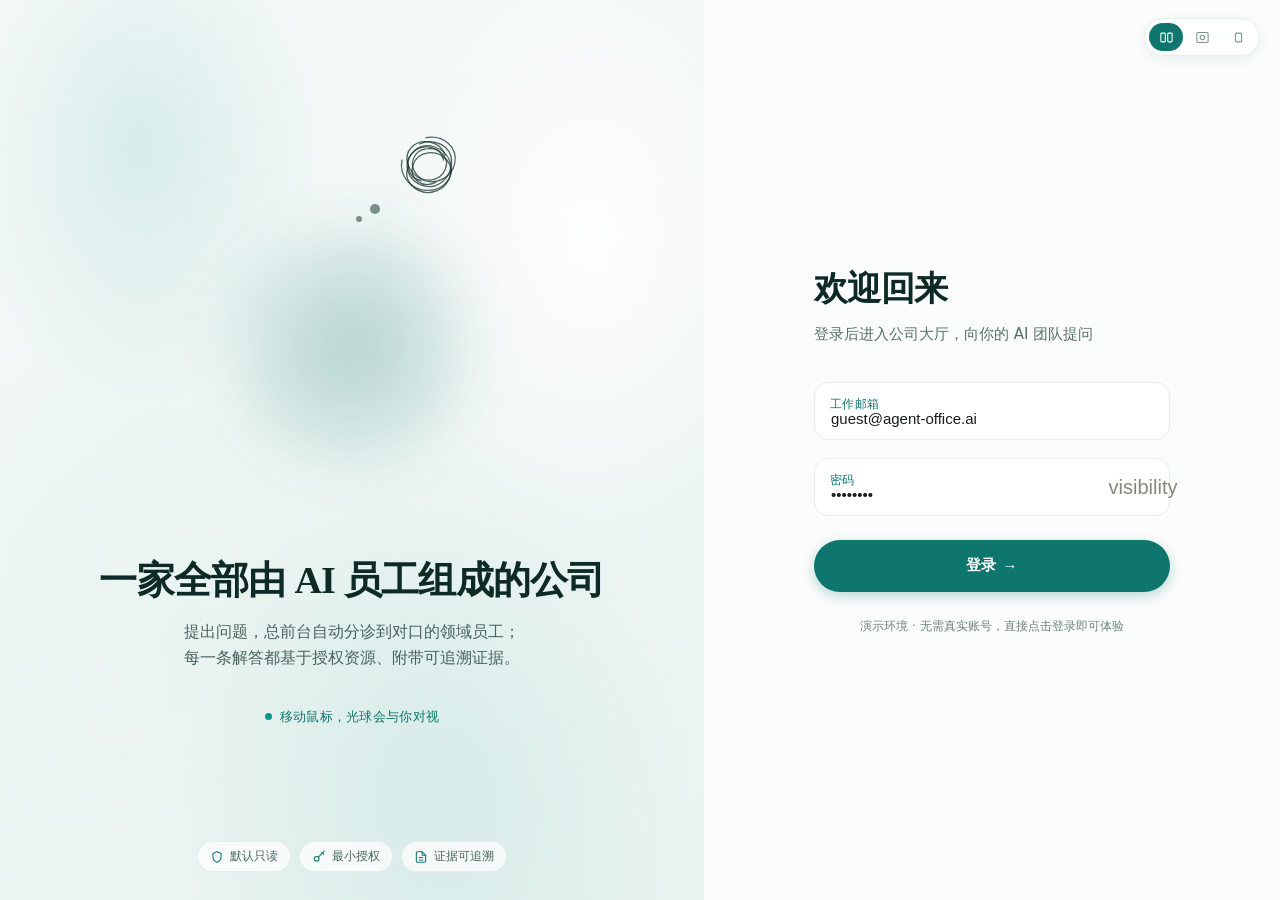
==== frontend/static/index.html @ 7d5d8c3d "Agent 办公室 -v1.0.0" ====
<!DOCTYPE html>
<html lang="zh-CN">
<head>
<meta charset="UTF-8">
<meta name="viewport" content="width=device-width, initial-scale=1.0">
<title>Agent 办公室</title>
<script src="https://cdn.tailwindcss.com"></script>
<link rel="stylesheet" href="/static/css/tokens.css">
<!-- 字体本地化：Google Fonts CDN 国内访问不稳定，图标字体会显示为文字（dashboard/settings 等） -->
<link rel="stylesheet" href="/static/fonts/inter.css">
<link rel="stylesheet" href="/static/fonts/material-symbols.css">
<script>
tailwind.config = {
  darkMode: "class",
  theme: {
    extend: {
      colors: {
        "primary": "#000000",
        "on-primary": "#ffffff",
        "primary-container": "#1c1b1b",
        "surface": "#fdf8f8",
        "surface-container": "#f1edec",
        "surface-container-low": "#f7f3f2",
        "surface-container-lowest": "#ffffff",
        "surface-container-high": "#ebe7e6",
        "surface-container-highest": "#e5e2e1",
        "on-surface": "#1c1b1b",
        "on-surface-variant": "#444748",
        "outline": "#747878",
        "outline-variant": "#c4c7c7",
        "secondary": "#5e5e5e",
        "secondary-container": "#e3e2e2",
        "on-secondary-container": "#646464",
        "error": "#ba1a1a",
        "error-container": "#ffdad6",
        "warm-glow": "#E17100",
      },
      fontFamily: { "sans": ["Inter", "system-ui", "sans-serif"] },
      spacing: {
        "stack_sm": "8px",
        "stack_md": "16px",
        "stack_lg": "24px",
        "gutter": "24px",
        "margin_page": "32px",
        "sidebar_width": "256px",
      },
      borderRadius: {
        "card": "16px",
        "panel": "20px",
      },
      boxShadow: {
        "glow": "0 0 80px rgba(225,113,0,0.15)",
      },
      fontSize: {
        "headline-lg": ["24px", { lineHeight: "32px", letterSpacing: "-0.02em", fontWeight: "500" }],
        "headline-md": ["20px", { lineHeight: "28px", letterSpacing: "-0.01em", fontWeight: "500" }],
        "body-lg": ["16px", { lineHeight: "24px", fontWeight: "400" }],
        "body-md": ["14px", { lineHeight: "20px", fontWeight: "400" }],
        "label-md": ["12px", { lineHeight: "16px", letterSpacing: "0.02em", fontWeight: "500" }],
        "label-sm": ["11px", { lineHeight: "14px", fontWeight: "400" }],
      },
    },
  },
}
</script>
<style>
/* ========================================
   设计系统 Design Tokens
   ======================================== */
:root {
  --bg-page: #FAFAFA;
  --bg-card: #FFFFFF;
  --bg-input: #F3F3F5;
  --bg-sidebar: #FFFFFF;
  --bg-dark: #171717;
  --bg-hover: #F5F5F5;

  --text-primary: #171717;
  --text-secondary: #737373;
  --text-tertiary: #A1A1A1;
  --text-white: #FFFFFF;
  --text-orange: #E17100;
  --text-dark: #0A0A0A;

  --border-default: #E5E5E5;
  --border-light: #F0F0F0;

  --accent-indicator: #171717;
  --badge-bg: #F0F0F0;

  --mascot-glow: rgba(255,185,0,0.25);
  --mascot-glow2: rgba(255,210,48,0.2);
  --decor-glow: rgba(254,230,133,0.4);

  --font-family: 'Inter', -apple-system, BlinkMacSystemFont, sans-serif;

  --sidebar-w: 256px;
  --content-max: 1152px;

  --radius-sm: 6px;
  --radius-md: 8px;
  --radius-lg: 12px;
  --radius-xl: 16px;

  --shadow-card: 0 1px 3px rgba(0,0,0,0.04), 0 1px 2px rgba(0,0,0,0.02);
  --shadow-mascot: 0 20px 60px rgba(0,0,0,0.25);

  /* —— Soft SaaS 试点 tokens（侧边栏 + 公司总览页） —— */
  --teal-600: #0D9488;            /* 主色 */
  --teal-700: #0F766E;            /* 侧边栏主色 */
  --teal-800: #115E59;            /* 侧边栏渐变深端 */
  --teal-50:  #E6F7F4;            /* 激活药丸浅底 */
  --pastel-blue:   #BFDBFE;
  --pastel-pink:   #F9C6D3;
  --pastel-yellow: #FDE68A;
  --bg-page-soft: #F4F8F7;        /* 雾白微青页面底 */
  --glass-content: rgba(244,248,247,0.88); /* 毛玻璃内容底:与侧边栏选中态共用,保证反向圆角无缝 */
  --border-soft:  #E3EEEB;
  --shadow-soft:  0 8px 24px rgba(15,118,110,0.06), 0 2px 6px rgba(23,23,23,0.03);
  /* 衬线栈：英文/数字落 Georgia 衬线，中文无字形自动落到雅黑黑体 */
  --font-display: Georgia, 'Times New Roman', 'PingFang SC', 'Microsoft YaHei', sans-serif;
}

* { margin: 0; padding: 0; box-sizing: border-box; }
/* 窗口级不出滚动条:主应用外壳已按视口精确尺寸(calc(100vh-28px)+14px 外边距),
   底部外边距溢出 body 固定高度会产生 14px 死滚动区,直接在 html/body 裁掉 */
html, body { height: 100%; overflow: hidden; }
body {
  font-family: var(--font-family);
  /* 毛玻璃底:柔和青白渐变 + 两团粉彩光晕,让 backdrop-filter 有内容可糊(苹果质感) */
  background:
    radial-gradient(900px 600px at 88% -12%, rgba(191,219,254,0.38), transparent 62%),
    radial-gradient(820px 620px at -12% 112%, rgba(13,148,136,0.16), transparent 62%),
    linear-gradient(135deg, #DFEEEA 0%, #E4F0EC 50%, #DCEAE5 100%);
  color: var(--text-primary);
  -webkit-font-smoothing: antialiased;
}

/* === 页面容器 === */
.page {
  display: none;
  width: 100%;
  min-height: 100vh;
  /* 窗口滚动已禁:全屏页(登录/过渡)内容超高时自行内部滚动 */
  max-height: 100vh;
  overflow-y: auto;
}
.page.active { display: flex; }

/* ========================================
   登录页
   ======================================== */
.login-page {
  background: var(--bg-page);
  position: relative;
  overflow: hidden;
  width: 100%;
  height: 100vh;
  flex-shrink: 0;
}
.login-overlay {
  position: absolute;
  inset: 0;
  opacity: 0.04;
  background: linear-gradient(180deg, #000 0%, transparent 50%);
  pointer-events: none;
  z-index: 2;
}
.login-decor {
  position: absolute;
  top: -128px; right: -100px;
  width: 384px; height: 384px;
  background: var(--decor-glow);
  border-radius: 50%;
  filter: blur(64px);
  pointer-events: none;
  z-index: 1;
}
.login-container {
  display: grid;
  grid-template-columns: 1fr 1fr;
  width: 100%;
  height: 100%;
  position: relative;
  z-index: 2;
}
.login-left {
  border-right: 1px solid var(--border-default);
  padding: 48px 49px 48px 48px;
  display: flex;
  flex-direction: column;
  background: white;
}
.login-brand {
  display: flex;
  align-items: center;
  gap: 12px;
}
.login-logo {
  width: 44px; height: 44px;
  background: var(--bg-dark);
  border-radius: var(--radius-xl);
  display: flex;
  align-items: center;
  justify-content: center;
  color: white;
  font-size: 20px;
}
.login-brand-text h2 {
  font-size: 16px; font-weight: 600;
  color: var(--text-primary);
  line-height: 24px;
}
.login-brand-text p {
  font-size: 13px; font-weight: 400;
  color: var(--text-secondary);
  line-height: 19.5px;
}
.login-content {
  flex: 1;
  display: flex;
  flex-direction: column;
  align-items: center;
  justify-content: center;
  gap: 32px;
}

/* 吉祥物 */
.mascot {
  width: 240px; height: 240px;
  position: relative;
}
.mascot-glow1 {
  position: absolute; inset: 0;
  background: var(--mascot-glow);
  border-radius: 50%;
  filter: blur(64px);
}
.mascot-glow2 {
  position: absolute;
  left: 19.19px; top: 19.19px;
  width: 201.625px; height: 201.625px;
  background: var(--mascot-glow2);
  border-radius: 50%;
  filter: blur(24px);
  opacity: 0.54;
}
.mascot-core {
  position: absolute;
  left: 28.8px; top: 28.8px;
  width: 182.406px; height: 182.406px;
  border-radius: 50%;
  background: radial-gradient(circle at 35% 30%, #FFFFFF 0%, #F5F5F4 22%, #E7E5E4 55%, #D6D3D1 100%);
  box-shadow: var(--shadow-mascot), inset 0 -10px 24px rgba(0,0,0,0.06), inset 0 8px 20px rgba(255,255,255,0.9);
}
.mascot {
  animation: mascot-float 3s ease-in-out infinite;
}
.mascot-highlight {
  position: absolute;
  left: 67.19px; top: 52.8px;
  width: 33.594px; height: 33.594px;
  background: rgba(255,255,255,0.8);
  border-radius: 50%;
  filter: blur(2px);
}
.mascot-glow1 {
  animation: glow-pulse 3s ease-in-out infinite;
}
.mascot-mouth {
  animation: smile-breathe 3s ease-in-out infinite;
}
@keyframes mascot-float {
  0%, 100% { transform: translateY(0); }
  50% { transform: translateY(-6px); }
}
@keyframes glow-pulse {
  0%, 100% { opacity: 1; transform: scale(1); }
  50% { opacity: 0.7; transform: scale(0.95); }
}
@keyframes smile-breathe {
  0%, 100% { transform: scaleY(1); }
  50% { transform: scaleY(0.85); }
}
.mascot-eye-l, .mascot-eye-r {
  position: absolute;
  width: 22px; height: 31px;
  background: var(--bg-dark);
  border-radius: 50%;
}
.mascot-eye-l { left: 85.15px; top: 80.49px; }
.mascot-eye-r { left: 131.91px; top: 80.56px; }
.mascot-pupil-l, .mascot-pupil-r {
  position: absolute;
  width: 7px; height: 10px;
  background: rgba(255,255,255,0.9);
  border-radius: 50%;
  transition: transform 0.08s ease-out;
}
.mascot-pupil-l { left: 4.91px; top: 5.5px; }
.mascot-pupil-r { left: 4.91px; top: 5.5px; }
.mascot-mouth {
  position: absolute;
  left: 91px; top: 139.09px;
  width: 58px; height: 29px;
  border-bottom: 4px solid var(--bg-dark);
  border-radius: 0 0 58px 58px;
}

.login-heading h1 {
  font-size: 20px; font-weight: 500;
  color: var(--text-primary);
  text-align: center;
  line-height: 30px;
}
.login-desc p {
  font-size: 16px; font-weight: 400;
  color: var(--text-secondary);
  text-align: center;
  line-height: 24px;
  max-width: 384px;
}
.login-hint {
  padding-top: 12px;
}
.login-hint p {
  font-size: 13px; font-weight: 400;
  color: var(--text-orange);
  text-align: center;
  line-height: 19.5px;
}
.login-footer {
  display: flex;
  align-items: center;
  gap: 8px;
  font-size: 13px; font-weight: 400;
  color: var(--text-tertiary);
  line-height: 19.5px;
}

/* 右栏 - 登录表单 */
.login-right {
  background: white;
  display: flex;
  align-items: center;
  justify-content: center;
  padding: 48px;
}
.login-form-wrap {
  width: 100%;
  max-width: 448px;
}
.login-form-wrap h1 {
  font-size: 24px; font-weight: 500;
  color: var(--text-primary);
  line-height: 36px;
}
.login-form-wrap > p {
  font-size: 16px; font-weight: 400;
  color: var(--text-secondary);
  line-height: 24px;
  margin-top: 4px;
}
.login-form {
  padding-top: 32px;
  display: flex;
  flex-direction: column;
}
.form-group label {
  display: block;
  font-size: 14px; font-weight: 500;
  color: var(--text-dark);
  line-height: 14px;
  margin-bottom: 8px;
}
.input-margin {
  padding-top: 8px;
}
.form-group input:not([type="checkbox"]):not([type="radio"]) {
  width: 100%;
  height: 44px;
  background: var(--bg-input);
  border: 1px solid transparent;
  border-radius: var(--radius-md);
  padding: 0 13px;
  font-size: 14px; font-weight: 400;
  color: var(--text-dark);
  font-family: var(--font-family);
  outline: none;
  transition: border-color 0.2s;
}
.form-group input:not([type="checkbox"]):not([type="radio"]):focus {
  border-color: var(--bg-dark);
}
/* 多选框（员工编辑：绑定能力/绑定代码仓库）选项行样式 */
.ms-box {
  display: flex; flex-direction: column; gap: 4px;
  max-height: 180px; overflow-y: auto;
  padding: 8px;
  background: var(--bg-input);
  border-radius: var(--radius-md);
  border: 1px solid transparent;
}
.ms-item {
  display: flex; align-items: center; gap: 10px;
  padding: 7px 10px;
  border-radius: 8px;
  font-size: 13px;
  cursor: pointer;
  transition: background 0.15s;
}
.ms-item:hover { background: rgba(0, 0, 0, 0.04); }
.ms-item:has(.ms-check:checked) { background: rgba(37, 99, 235, 0.08); }
.ms-check {
  width: 16px; height: 16px; flex-shrink: 0;
  accent-color: #2563EB;
  cursor: pointer;
  margin: 0;
}
.ms-name { font-weight: 500; color: var(--text-dark); }
.ms-id {
  margin-left: auto;
  font-size: 11px; font-family: monospace;
  color: var(--text-tertiary);
  max-width: 140px; overflow: hidden; text-overflow: ellipsis; white-space: nowrap;
}
.ms-empty { font-size: 12px; color: var(--text-tertiary); padding: 8px 4px; }
.form-group + .form-group {
  padding-top: 16px;
}
.btn-primary {
  width: 100%;
  height: 44px;
  background: var(--teal-700);
  color: var(--text-white);
  border: none;
  border-radius: 999px; /* 药丸形主按钮 */
  font-size: 14px; font-weight: 500;
  font-family: var(--font-family);
  cursor: pointer;
  transition: background 0.2s;
  margin-top: 16px;
}
.btn-primary:hover { background: var(--teal-800); }
.demo-hint {
  font-size: 12px; font-weight: 400;
  color: var(--text-tertiary);
  text-align: center;
  padding-top: 16px;
  line-height: 18px;
}

/* 聊天 spinner */
.chat-spinner {
  display: inline-block;
  width: 16px; height: 16px;
  border: 2px solid var(--border-default);
  border-top-color: var(--bg-dark);
  border-radius: 50%;
  animation: spin 0.8s linear infinite;
  vertical-align: middle;
  margin-left: 4px;
}
.ai-answer-content { color: var(--text-primary); }

/* ============================================
   进入主页动画（Figma 1:189）
   ============================================ */
.transition-page {
  background: var(--bg-page);
  position: relative;
  overflow: hidden;
  width: 100%;
  min-height: 100vh;
}
/* .page.active 默认 display:flex(横向),会把 .tp-inner 压成内容宽导致整体偏左;
   过渡页必须是块级布局,内部居中由 .tp-inner 自身 flex 完成 */
.transition-page.active { display: block; }
.spinner {
  width: 24px; height: 24px;
  border: 2px solid var(--border-default);
  border-top-color: var(--bg-dark);
  border-radius: 50%;
  animation: spin 0.8s linear infinite;
  margin: 0 auto;
}
@keyframes transition-fade-in {
  from { opacity: 0; transform: translateY(8px); }
  to { opacity: 1; transform: translateY(0); }
}
.transition-dot.active {
  width: 20px !important;
  background: var(--brand-primary) !important;
}
/* ---- 登录成功过渡页(粒子吉祥物 + 进度条) ---- */
.tp-mesh {
  position: absolute; inset: 0; pointer-events: none;
  background:
    radial-gradient(38% 42% at 20% 16%, rgba(13, 148, 136, 0.10) 0%, transparent 70%),
    radial-gradient(42% 46% at 84% 26%, rgba(255, 255, 255, 0.95) 0%, transparent 72%),
    radial-gradient(52% 56% at 62% 88%, rgba(13, 148, 136, 0.08) 0%, transparent 70%),
    linear-gradient(155deg, #F7FBFA 0%, #E9F4F1 100%);
}
.tp-inner {
  position: relative; z-index: 1;
  min-height: 100vh;
  display: flex; flex-direction: column; align-items: center; justify-content: center;
  text-align: center; padding: 48px 24px;
  animation: transition-fade-in 0.3s ease;
}
.tp-mascot {
  position: relative; width: min(300px, 62vw); height: min(300px, 62vw); margin-bottom: 36px;
}
/* 球后柔和光晕:把粒子球从浅青背景中托起 */
.tp-mascot::before {
  content: ''; position: absolute; inset: 8%;
  background: radial-gradient(circle, rgba(13, 148, 136, 0.14) 0%, transparent 65%);
  filter: blur(26px); pointer-events: none;
}
#particle-face-transition { position: relative; z-index: 1; width: 100%; height: 100%; display: block; }
/* 成功对勾徽章( teal 圆 + 白对勾,落在球体右下) */
.tp-check {
  position: absolute; z-index: 2; right: 5%; bottom: 9%;
  width: 44px; height: 44px; border-radius: 50%;
  background: var(--teal-600, #0D9488);
  border: 3px solid #fff;
  box-shadow: 0 4px 12px rgba(13, 148, 136, 0.35);
  display: flex; align-items: center; justify-content: center;
}
.tp-check .material-symbols-outlined {
  font-size: 26px; color: #fff;
  font-variation-settings: 'wght' 600;
}
.tp-title {
  font-size: 26px; font-weight: 700; color: #0E2A26;
  letter-spacing: -0.01em; margin-bottom: 10px;
  font-family: var(--font-display);
}
.tp-sub { font-size: 14.5px; color: #48635E; margin-bottom: 34px; }
/* 进度条:雾青槽 + teal 填充,宽度由 JS 驱动 */
.tp-progress {
  width: min(280px, 70vw); height: 5px; border-radius: 999px;
  background: #DDEBE7; overflow: hidden; margin-bottom: 12px;
}
.tp-progress-fill {
  width: 0%; height: 100%; border-radius: 999px;
  background: linear-gradient(90deg, var(--teal-600, #0D9488), var(--teal-700, #0F766E));
  transition: width 0.45s ease;
}
.tp-status { font-size: 12.5px; color: #6B8A85; letter-spacing: 0.02em; }
@keyframes spin { to { transform: rotate(360deg); } }

/* ========================================
   AppShell - 侧边栏 + 主内容
   ======================================== */
.app-shell {
  /* PinHome 式外框 + 苹果毛玻璃:半透明 teal 渐变糊住视口底色,留白收窄更铺满 */
  position: relative; /* 侧边栏收起后的展开 FAB 定位锚点 */
  width: auto;
  height: calc(100vh - 16px);
  min-height: 0;
  margin: 8px;
  padding: 10px 10px 10px 0;
  background: linear-gradient(180deg, rgba(15,118,110,0.86), rgba(17,94,89,0.90));
  backdrop-filter: blur(24px) saturate(1.6);
  -webkit-backdrop-filter: blur(24px) saturate(1.6);
  border: 1px solid rgba(255,255,255,0.22);
  border-radius: 22px;
  overflow: hidden;
  box-shadow: 0 18px 48px rgba(15,94,89,0.22), 0 4px 12px rgba(15,94,89,0.10);
}

/* 侧边栏 —— 深青绿药丸风（Soft SaaS 试点） */
.sidebar {
  /* 内嵌于 teal 外框左侧，由外框提供底色 */
  width: var(--sidebar-w);
  min-width: var(--sidebar-w);
  height: 100%;
  background: transparent;
  display: flex;
  flex-direction: column;
  padding: 20px 12px 20px 26px;
  z-index: 50;
  flex-shrink: 0;
  transition: width 0.25s ease, min-width 0.25s ease, padding 0.25s ease, opacity 0.2s ease;
}
/* 收起态:宽度归零,内容隐藏,主内容区占满(总前台聊天等场景) */
.app-shell.sidebar-collapsed .sidebar {
  width: 0;
  min-width: 0;
  padding-left: 0;
  padding-right: 0;
  opacity: 0;
  overflow: hidden;
  pointer-events: none;
}
/* brand 行右侧的收起按钮 */
.sidebar-collapse-btn {
  margin-left: auto;
  width: 30px; height: 30px;
  border: none; border-radius: 50%;
  background: rgba(255,255,255,0.10);
  color: rgba(255,255,255,0.75);
  cursor: pointer;
  display: flex; align-items: center; justify-content: center;
  flex-shrink: 0;
  transition: background 0.15s, color 0.15s;
}
.sidebar-collapse-btn:hover { background: rgba(255,255,255,0.22); color: #fff; }
.sidebar-collapse-btn .material-symbols-outlined { font-size: 18px; }
/* 收起后浮在内容区左下角的展开钮(左上角会与聊天页会话列表的新建钮重叠) */
.sidebar-expand-fab {
  position: absolute;
  left: 16px; bottom: 16px;
  z-index: 60;
  width: 36px; height: 36px;
  border: none; border-radius: 50%;
  background: var(--teal-700);
  color: #fff;
  cursor: pointer;
  display: none;
  align-items: center; justify-content: center;
  box-shadow: 0 4px 12px rgba(15,94,89,0.35);
  transition: transform 0.15s, background 0.15s;
}
.sidebar-expand-fab:hover { background: var(--teal-600); transform: scale(1.06); }
.sidebar-expand-fab .material-symbols-outlined { font-size: 20px; }
.app-shell.sidebar-collapsed .sidebar-expand-fab { display: flex; }
.sidebar-brand {
  margin-bottom: 40px;
  padding: 0 8px;
  display: flex;
  align-items: center;
  gap: 10px;
}
.sidebar-logo {
  width: 40px; height: 40px;
  background: rgba(255,255,255,0.15);
  border-radius: 14px;
  display: flex;
  align-items: center;
  justify-content: center;
  color: #fff;
  font-size: 18px;
}
.sidebar-brand-text h3 {
  font-size: 17px; font-weight: 700;
  color: #FFFFFF;
  line-height: 1.2;
  white-space: nowrap; /* Agent Office 保持一行展示 */
}
.sidebar-brand-text p {
  font-size: 11px; font-weight: 400;
  color: rgba(255,255,255,0.6);
  white-space: nowrap;
}
.sidebar-nav {
  flex: 1;
  display: flex;
  flex-direction: column;
  gap: 4px;
  overflow-y: auto;
  /* 负 margin + 等值 padding:为选中项的弧形缺口伪元素让出绘制空间,防被 overflow 裁剪;
     右侧同法补偿,使 active 项 -12px 外延恰好到 padding 边缘,不触发横向滚动条 */
  padding: 14px 12px 14px 0;
  margin: -14px -12px -14px 0;
}
.nav-item {
  display: flex;
  align-items: center;
  height: 52px;
  padding: 0 16px;
  border-radius: 14px;
  cursor: pointer;
  transition: all 0.2s;
  text-decoration: none;
  color: rgba(255,255,255,0.75);
}
.nav-item:hover {
  background: rgba(255,255,255,0.10);
  color: #FFFFFF;
}
.nav-item.active {
  /* 反向圆角选中态：背景与内容卡同为 --glass-content 半透明,在同一 teal 底上合成色一致无缝贯通 */
  position: relative;
  background: var(--glass-content);
  color: var(--teal-800);
  border-radius: 14px 0 0 14px;
  margin-right: -12px;
  padding-right: 28px;
}
.nav-item.active::before,
.nav-item.active::after {
  /* 内凹弧形缺口：内容卡同色方块 + 径向 mask 挖出四分之一圆,透出 teal 底 */
  content: '';
  position: absolute;
  right: 0;
  width: 14px;
  height: 14px;
  background: var(--glass-content);
  pointer-events: none;
}
.nav-item.active::before {
  top: -14px;
  -webkit-mask: radial-gradient(circle 14px at 0 0, transparent 14px, #000 15px);
          mask: radial-gradient(circle 14px at 0 0, transparent 14px, #000 15px);
}
.nav-item.active::after {
  bottom: -14px;
  -webkit-mask: radial-gradient(circle 14px at 0 100%, transparent 14px, #000 15px);
          mask: radial-gradient(circle 14px at 0 100%, transparent 14px, #000 15px);
}
.nav-icon {
  margin-right: 12px;
  flex-shrink: 0;
  display: flex;
  align-items: center;
  justify-content: center;
  font-size: 20px;
  color: inherit;
}
.nav-label { flex: 1; }
.nav-label .title {
  font-size: 13px; font-weight: 500;
  letter-spacing: 0.02em;
  color: inherit;
}

.sidebar-footer {
  margin-top: auto;
  padding-top: 24px;
  border-top: 1px solid rgba(255,255,255,0.15);
  display: flex;
  flex-direction: column;
  gap: 4px;
}
.sidebar-footer .nav-item { height: 50px; }

/* 侧边栏吉祥物:史迪奇全身黑色剪影(透明底,融入 teal 侧边栏) */
.sidebar-mascot {
  margin-top: auto;
  padding: 12px 0 6px;
  display: flex; justify-content: center;
}
.sidebar-mascot img { height: 108px; width: auto; display: block; }
.sidebar-mascot + .sidebar-footer { margin-top: 0; }

/* 总览页标题右侧吉祥物 */
.dash-mascot { width: 116px; height: 116px; flex: none; position: relative; }
.dash-mascot::before {
  content: ''; position: absolute; inset: 14%;
  background: radial-gradient(circle, rgba(13, 148, 136, 0.10) 0%, transparent 65%);
  filter: blur(18px); pointer-events: none;
}
#mascot-dashboard { position: relative; width: 100%; height: 100%; display: block; }

/* 主内容区 —— 白色圆角卡片内嵌于 teal 外框 */
.main-content {
  flex: 1;
  min-width: 0;
  height: 100%;
  overflow-y: auto;
  /* 毛玻璃内容卡:半透明糊住外框 teal,边缘泛出青色光晕;与 --glass-content 同色保证侧边栏选中态无缝 */
  background: var(--glass-content);
  backdrop-filter: blur(20px) saturate(1.5);
  -webkit-backdrop-filter: blur(20px) saturate(1.5);
  border-radius: 20px;
}
.app-page {
  display: none;
  width: 100%;
  min-height: 100%;
}
.app-page.active { display: block; }
.app-page-inner {
  padding: 32px;
  min-height: 100%;
}

/* ========================================
   页面头部
   ======================================== */
.page-header {
  margin-bottom: 32px;
}
.page-header h1 {
  font-size: 24px; font-weight: 500;
  color: var(--text-primary);
  line-height: 36px;
}
.page-header p {
  font-size: 16px; font-weight: 400;
  color: var(--text-secondary);
  line-height: 24px;
  margin-top: 4px;
}

/* ========================================
   KPI 卡片
   ======================================== */
.kpi-grid {
  display: grid;
  grid-template-columns: repeat(4, 1fr);
  gap: 16px;
  margin-bottom: 24px;
}
.kpi-card {
  background: var(--bg-card);
  border-radius: var(--radius-lg);
  padding: 21px;
  box-shadow: var(--shadow-card);
}
.kpi-card .label {
  font-size: 13px; font-weight: 400;
  color: var(--text-secondary);
  line-height: 20px;
}
.kpi-card .value-row {
  display: flex;
  align-items: baseline;
  gap: 8px;
  margin: 24px 0 20px;
}
.kpi-card .value {
  font-size: 30px; font-weight: 500;
  color: var(--text-primary);
  line-height: 30px;
}
.kpi-card .change {
  font-size: 13px; font-weight: 500;
  color: #34D399;
  line-height: 18px;
}
.kpi-card .target {
  font-size: 12px; font-weight: 400;
  color: var(--text-tertiary);
  line-height: 18px;
}

/* ========================================
   双栏布局
   ======================================== */
.content-two-col {
  display: grid;
  grid-template-columns: 1fr 340px;
  gap: 16px;
  margin-bottom: 24px;
}
.content-card {
  background: var(--bg-card);
  border-radius: var(--radius-lg);
  padding: 21px;
  box-shadow: var(--shadow-card);
}
.content-card .card-header {
  display: flex;
  align-items: center;
  justify-content: space-between;
  margin-bottom: 24px;
}
.content-card .card-header h3 {
  font-size: 18px; font-weight: 500;
  color: var(--text-primary);
  line-height: 27px;
}
.badge {
  display: inline-flex;
  padding: 3px 9px;
  border-radius: 20px;
  font-size: 11px; font-weight: 500;
  background: var(--badge-bg);
  color: var(--text-secondary);
  line-height: 16px;
}

/* 柱状图 */
.bar-chart {
  height: 220px;
  display: flex;
  flex-direction: column;
}
.chart-area {
  flex: 1;
  position: relative;
  padding: 0 0 24px 40px;
}
.chart-grid {
  position: absolute;
  left: 0; right: 0; top: 0; bottom: 24px;
  display: flex;
  flex-direction: column;
  justify-content: space-between;
}
.chart-grid-line {
  border-top: 1px solid var(--border-light);
  position: relative;
}
.chart-grid-line::before {
  content: attr(data-label);
  position: absolute;
  left: -36px; top: -8px;
  font-size: 11px; color: var(--text-tertiary);
}
.chart-bars {
  position: absolute;
  left: 0; right: 0; top: 0; bottom: 24px;
  display: flex;
  align-items: flex-end;
  justify-content: space-around;
  padding: 0 8px;
}
.chart-bar-group {
  display: flex;
  gap: 4px;
  align-items: flex-end;
}
.chart-bar {
  width: 32px;
  border-radius: 4px 4px 0 0;
  min-height: 4px;
  transition: height 0.5s;
}
.chart-bar.sessions { background: var(--teal-600); }
.chart-bar.adopted { background: var(--pastel-blue); }
.chart-labels {
  display: flex;
  justify-content: space-around;
  padding: 8px 8px 0;
  font-size: 11px;
  color: var(--text-tertiary);
}
.chart-legend {
  display: flex;
  gap: 16px;
  justify-content: center;
  margin-top: 8px;
}
.legend-item {
  display: flex;
  align-items: center;
  gap: 6px;
  font-size: 12px;
  color: var(--text-secondary);
}
.legend-dot {
  width: 10px; height: 10px;
  border-radius: 2px;
}
.legend-dot.sessions { background: var(--teal-600); }
.legend-dot.adopted { background: var(--pastel-blue); }

/* 部门列表 */
.dept-list { display: flex; flex-direction: column; gap: 12px; }
.dept-item {
  display: flex;
  align-items: center;
  gap: 12px;
  padding: 12px;
  border-radius: var(--radius-md);
  transition: background 0.15s;
}
.dept-item:hover { background: var(--bg-hover); }
.dept-emoji { font-size: 22px; width: 22px; text-align: center; }
.dept-info { flex: 1; }
.dept-info .name { font-size: 14px; font-weight: 500; line-height: 21px; }
.dept-info .domains { font-size: 12px; color: var(--text-tertiary); line-height: 18px; }
.dept-count {
  font-size: 11px; font-weight: 500;
  padding: 3px 8px;
  background: var(--badge-bg);
  border-radius: 20px;
  color: var(--text-secondary);
}

/* 员工列表 */
.employee-grid {
  display: grid;
  grid-template-columns: repeat(3, 1fr);
  gap: 12px;
}
.employee-item {
  display: flex;
  align-items: center;
  gap: 12px;
  padding: 13px;
  border-radius: var(--radius-md);
  transition: background 0.15s;
}
.employee-item:hover { background: var(--bg-hover); }
.emp-avatar {
  width: 40px; height: 40px;
  background: var(--badge-bg);
  border-radius: 50%;
  display: flex;
  align-items: center;
  justify-content: center;
  font-size: 20px;
}
.emp-info { flex: 1; }
.emp-info .name { font-size: 14px; font-weight: 500; line-height: 21px; }
.emp-info .meta { font-size: 12px; color: var(--text-tertiary); line-height: 18px; }
.emp-status {
  font-size: 11px; font-weight: 500;
  padding: 3px 8px;
  border-radius: 20px;
  white-space: nowrap;
}
.emp-status.available { background: #ECFDF5; color: #059669; }
.emp-status.indexing { background: #FEF3C7; color: #D97706; }
.emp-status.restricted { background: #FEE2E2; color: #DC2626; }
.emp-status.maintenance { background: #F3F4F6; color: #6B7280; }

/* ========================================
   总前台
   ======================================== */
.frontdesk-empty {
  display: flex;
  flex-direction: column;
  align-items: center;
  justify-content: center;
  text-align: center;
  padding: 60px 20px;
}
.frontdesk-icon {
  width: 64px; height: 64px;
  background: var(--teal-700);
  border-radius: 20px;
  display: flex;
  align-items: center;
  justify-content: center;
  font-size: 28px;
  color: white;
  margin-bottom: 24px;
}
.frontdesk-empty h3 {
  font-size: 18px; font-weight: 500;
  color: var(--text-primary);
  line-height: 27px;
}
.frontdesk-empty p {
  font-size: 14px; font-weight: 400;
  color: var(--text-secondary);
  margin-top: 4px;
  line-height: 21px;
}
.quick-questions {
  display: flex;
  flex-direction: column;
  gap: 8px;
  margin-top: 24px;
  width: 100%;
  max-width: 400px;
}
.quick-btn {
  width: 100%;
  padding: 11px 17px;
  background: var(--bg-card);
  border: 1px solid var(--border-default);
  border-radius: 14px;
  font-size: 13px;
  color: var(--text-primary);
  cursor: pointer;
  text-align: left;
  font-family: var(--font-family);
  transition: border-color 0.15s, background 0.15s;
}
.quick-btn:hover {
  border-color: var(--teal-600);
  background: var(--teal-50);
}
.input-bar {
  display: flex;
  gap: 8px;
  padding: 17px 32px;
  background: var(--bg-card);
  border-top: 1px solid var(--border-light);
  max-width: var(--content-max);
  margin: 0 auto;
}
.input-bar input {
  flex: 1;
  height: 44px;
  background: var(--bg-input);
  border: 1px solid transparent;
  border-radius: 999px; /* 药丸形输入框 */
  padding: 0 18px;
  font-size: 14px;
  font-family: var(--font-family);
  outline: none;
}
.input-bar input:focus { border-color: var(--teal-600); }
.input-bar button {
  width: 44px; height: 44px;
  background: var(--teal-600);
  border: none;
  border-radius: 999px; /* 圆形发送按钮 */
  color: white;
  font-size: 18px;
  cursor: pointer;
  transition: background 0.2s;
}
.input-bar button:hover { background: var(--teal-700); }

/* ========================================
   员工办公室
   ======================================== */
.filter-bar {
  display: flex;
  gap: 8px;
  margin-bottom: 24px;
  flex-wrap: wrap;
}
.filter-btn {
  padding: 6.75px 17px;
  border-radius: 999px; /* 药丸形筛选按钮 */
  border: none;
  font-size: 13px; font-weight: 500;
  font-family: var(--font-family);
  cursor: pointer;
  transition: all 0.15s;
  background: var(--bg-card);
  color: var(--text-primary);
  border: 1px solid var(--border-default);
}
.filter-btn.active {
  background: var(--teal-600);
  color: var(--text-white);
  border-color: var(--teal-600);
}
.filter-btn:hover:not(.active) {
  background: var(--teal-50);
  border-color: var(--teal-600);
}

.emp-card-grid {
  display: grid;
  grid-template-columns: repeat(3, 1fr);
  gap: 16px;
}
.emp-card {
  background: var(--bg-card);
  border-radius: var(--radius-lg);
  padding: 21px;
  box-shadow: var(--shadow-card);
}
.emp-card-header {
  display: flex;
  align-items: flex-start;
  gap: 12px;
  margin-bottom: 16px;
}
.emp-card-avatar {
  width: 48px; height: 48px;
  background: var(--badge-bg);
  border-radius: 50%;
  display: flex;
  align-items: center;
  justify-content: center;
  font-size: 24px;
}
.emp-card-info { flex: 1; }
.emp-card-info .name {
  font-size: 16px; font-weight: 500;
  line-height: 24px;
}
.emp-card-info .role {
  font-size: 13px; font-weight: 400;
  color: var(--text-secondary);
  line-height: 20px;
}
.emp-card-tags {
  display: flex;
  gap: 6px;
  margin-bottom: 16px;
}
.emp-tag {
  padding: 3px 9px;
  border-radius: 20px;
  font-size: 11px; font-weight: 500;
  background: var(--badge-bg);
  color: var(--text-secondary);
}
.emp-card-desc {
  font-size: 13px; font-weight: 400;
  color: var(--text-secondary);
  line-height: 20px;
  margin-bottom: 16px;
}
.emp-card-resources {
  display: flex;
  flex-wrap: wrap;
  gap: 8px;
  margin-bottom: 16px;
}
.emp-resource {
  font-size: 12px;
  color: var(--text-secondary);
  padding: 2px 8px;
  background: var(--badge-bg);
  border-radius: 4px;
}
.emp-card-actions {
  display: grid;
  grid-template-columns: 1fr 1fr;
  gap: 8px;
}
.emp-action-btn {
  padding: 8px;
  border-radius: 999px; /* 药丸形 */
  border: 1px solid var(--border-default);
  background: var(--bg-card);
  font-size: 13px; font-weight: 500;
  font-family: var(--font-family);
  cursor: pointer;
  text-align: center;
  transition: background 0.15s, color 0.15s, border-color 0.15s;
  color: var(--text-primary);
}
.emp-action-btn:hover { background: var(--teal-50); color: var(--teal-700); border-color: var(--teal-600); }

/* ========================================
   协作会议室（聊天式布局：左会话栏 + 右对话流）
   ======================================== */
.collab-layout {
  display: flex;
  gap: 16px;
  height: calc(100vh - 232px);
  min-height: 480px;
}

/* 左侧会话栏 */
.collab-sidebar {
  width: 280px;
  flex-shrink: 0;
  background: var(--bg-card);
  border-radius: var(--radius-lg);
  box-shadow: var(--shadow-card);
  overflow-y: auto;
  padding: 12px;
}
.collab-sidebar-title {
  font-size: 12px; font-weight: 600;
  color: var(--text-tertiary);
  padding: 4px 8px 10px;
}
.collab-sidebar-empty {
  padding: 32px 12px;
  text-align: center;
  color: var(--text-tertiary);
  font-size: 13px; line-height: 1.8;
}
.collab-sidebar-empty span { font-size: 11px; }
.collab-session {
  padding: 10px 12px;
  border-radius: var(--radius-md);
  cursor: pointer;
  margin-bottom: 4px;
}
.collab-session:hover { background: var(--bg-hover); }
.collab-session.active {
  background: var(--bg-hover);
  box-shadow: inset 2px 0 0 #1c1b1b;
}
.collab-session-top {
  display: flex;
  justify-content: space-between;
  align-items: flex-start;
  gap: 8px;
}
.collab-session-title {
  flex: 1;
  font-size: 13px; font-weight: 500;
  color: var(--text-primary);
  overflow: hidden; text-overflow: ellipsis; white-space: nowrap;
}
.collab-session-meta {
  display: flex;
  align-items: center;
  gap: 8px;
  margin-top: 6px;
  font-size: 11px;
  color: var(--text-tertiary);
}
.collab-avatar-stack { display: inline-flex; }
.collab-stack-avatar {
  display: inline-flex;
  margin-left: -6px;
  border-radius: 50%;
  border: 1.5px solid var(--bg-card);
}
.collab-stack-avatar:first-child { margin-left: 0; }

/* 右侧主区 */
.collab-main {
  flex: 1;
  min-width: 0;
  display: flex;
  flex-direction: column;
  background: var(--bg-card);
  border-radius: var(--radius-lg);
  box-shadow: var(--shadow-card);
  overflow: hidden;
}
.collab-main-header {
  display: flex;
  align-items: center;
  gap: 10px;
  padding: 14px 20px;
  border-bottom: 1px solid var(--border-light);
}
.collab-main-title {
  font-size: 15px; font-weight: 600;
  color: var(--text-primary);
  overflow: hidden; text-overflow: ellipsis; white-space: nowrap;
}
.collab-msg-flow {
  flex: 1;
  overflow-y: auto;
  padding: 20px;
  display: flex;
  flex-direction: column;
  gap: 24px; /* 对齐总前台消息节奏(每条间距 24px) */
  background: var(--bg-page);
}
.collab-empty-hint {
  margin: auto;
  text-align: center;
  color: var(--text-tertiary);
  font-size: 14px; line-height: 1.9;
}
.collab-empty-hint span { font-size: 12px; }

/* 用户气泡（右侧浅灰，与总前台用户气泡同色同形） */
.collab-msg-user { display: flex; justify-content: flex-end; }
.collab-user-bubble {
  max-width: 75%;
  background: #F3F3F5;
  border-radius: 14px 14px 4px 14px;
  padding: 12px 16px;
}
.collab-user-title { font-size: 14px; font-weight: 600; color: var(--text-primary); }
.collab-user-desc {
  font-size: 13px;
  color: var(--text-secondary);
  margin-top: 6px;
  line-height: 1.6;
}
.collab-user-meta {
  font-size: 11px;
  color: var(--text-tertiary);
  margin-top: 8px;
}

/* 员工消息（左侧：头像 + 内容直接落背景,对齐总前台 AI 回答的无气泡范式） */
.collab-msg-agent {
  display: flex;
  gap: 12px;
  align-items: flex-start;
}
.collab-agent-avatar {
  flex-shrink: 0;
  width: 36px; height: 36px;
  border-radius: 50%;
  overflow: hidden;
}
.collab-agent-card {
  flex: 1;
  min-width: 0;
  /* 无气泡:去白卡底色/阴影/圆角,内容融入页面背景 */
}
.collab-agent-top {
  display: flex;
  align-items: baseline;
  flex-wrap: wrap;
  gap: 8px;
}
.collab-agent-top .name { font-size: 14px; font-weight: 600; }
.collab-agent-top .dept-tag { font-size: 12px; color: var(--text-tertiary); }
/* 子任务标题 = 总前台"结论"同款小标签(12px 600 三级灰 大写宽距) */
.collab-agent-title {
  display: flex;
  align-items: center;
  gap: 6px;
  font-size: 12px;
  font-weight: 600;
  color: var(--text-tertiary);
  text-transform: uppercase;
  letter-spacing: 0.5px;
  margin: 8px 0;
}
.collab-agent-detail { font-size: 14px; line-height: 22px; color: var(--text-primary); }
/* 底部徽章行(状态/置信度),对齐总前台底部操作区左侧 pill */
.collab-agent-footer {
  display: flex;
  align-items: center;
  flex-wrap: wrap;
  gap: 8px;
  margin-top: 12px;
}
.collab-confidence {
  font-size: 12px;
  color: var(--text-tertiary);
  padding: 3px 8px;
  background: white;
  border: 1px solid var(--border-default);
  border-radius: 12px;
}
.collab-clarify-note {
  font-size: 12px;
  color: #DC2626;
  background: #FEE2E2;
  border-radius: var(--radius-sm);
  padding: 6px 10px;
}

/* typing 三点动画（分析中无产出时） */
.collab-typing {
  display: flex;
  align-items: center;
  gap: 5px;
  padding: 6px 0;
}
.collab-typing span {
  width: 7px; height: 7px;
  border-radius: 50%;
  background: #b9bcbc;
  animation: collabTyping 1.2s infinite ease-in-out;
}
.collab-typing span:nth-child(2) { animation-delay: 0.15s; }
.collab-typing span:nth-child(3) { animation-delay: 0.3s; }
.collab-typing em {
  font-style: normal;
  font-size: 12px;
  color: var(--text-tertiary);
  margin-left: 4px;
}
@keyframes collabTyping {
  0%, 60%, 100% { transform: translateY(0); opacity: 0.5; }
  30% { transform: translateY(-5px); opacity: 1; }
}

/* 汇总/冲突系统卡（居中） */
.collab-msg-system {
  align-self: center;
  max-width: 85%;
  border-radius: var(--radius-md);
  padding: 12px 18px;
  font-size: 13px;
  line-height: 1.7;
}
.collab-msg-system.success {
  background: #ECFDF5;
  color: #065F46;
  border: 1px solid #A7F3D0;
}
.collab-msg-system.warn {
  background: #FFFBEB;
  color: #92400E;
  border: 1px solid #FDE68A;
}
.collab-system-label { font-size: 12px; font-weight: 600; margin-bottom: 4px; }

/* 互评与补充区块（草案下方，分隔线 + 小标签,标签风格对齐"结论"） */
.collab-discussion-block {
  margin-top: 12px;
  border-top: 1px dashed var(--border-light, #e5e5e5);
  padding-top: 10px;
}
.collab-discussion-label {
  font-size: 12px;
  font-weight: 600;
  color: var(--text-tertiary);
  text-transform: uppercase;
  letter-spacing: 0.5px;
  margin-bottom: 6px;
}

/* 完整方案入口按钮（系统卡内） */
.collab-doc-btn {
  margin-top: 10px;
  padding: 6px 14px;
  border: 1px solid currentColor;
  border-radius: 999px; /* 药丸形 */
  background: transparent;
  color: inherit;
  font-size: 12.5px;
  font-weight: 600;
  cursor: pointer;
  transition: opacity 0.15s;
}
.collab-doc-btn:hover { opacity: 0.75; }

/* 底部输入栏 */
.collab-input-bar {
  border-top: 1px solid var(--border-light);
  padding: 12px 16px;
  background: var(--bg-card);
}
.collab-input-row {
  display: flex;
  gap: 10px;
  align-items: center;
}
.collab-input-row input {
  flex: 1;
  padding: 10px 14px;
  border: 1px solid var(--border-light);
  border-radius: 20px;
  font-size: 13px;
  outline: none;
  background: var(--bg-input);
}
.collab-input-row input:focus { border-color: #c4c7c7; }
.collab-desc-toggle {
  border: none;
  background: transparent;
  font-size: 12px;
  color: var(--text-tertiary);
  cursor: pointer;
  white-space: nowrap;
  padding: 6px 4px;
}
.collab-desc-toggle:hover { color: var(--text-primary); }
#collab-submit {
  padding: 9px 20px;
  border: none;
  border-radius: 20px;
  background: var(--teal-700, #0F766E);
  color: #fff;
  font-size: 13px;
  cursor: pointer;
  flex-shrink: 0;
  transition: background 0.15s;
}
#collab-submit:hover { background: var(--teal-600, #0D9488); }
#collab-submit:disabled { opacity: 0.6; cursor: default; }
.collab-input-bar textarea {
  width: 100%;
  margin-top: 10px;
  padding: 10px 12px;
  border: 1px solid var(--border-light);
  border-radius: 10px;
  font-size: 13px;
  outline: none;
  resize: vertical;
  box-sizing: border-box;
  font-family: inherit;
  background: var(--bg-input);
}

/* 状态徽章（任务 / 子任务） */
.task-status {
  font-size: 12px; font-weight: 500;
  padding: 3px 11px;
  border-radius: 20px;
  white-space: nowrap;
  flex-shrink: 0;
}
.task-status.progress { background: #FEF3C7; color: #D97706; }
.task-status.done { background: #ECFDF5; color: #059669; }
.sub-status {
  font-size: 11px; font-weight: 500;
  padding: 3px 8px;
  border-radius: 20px;
}
.sub-status.submitted { background: #ECFDF5; color: #059669; }
.sub-status.analyzing { background: #FEF3C7; color: #D97706; }
.sub-status.clarify { background: #FEE2E2; color: #DC2626; }

/* ========================================
   关系图谱
   ======================================== */
.graph-filters {
  display: flex;
  flex-wrap: wrap;
  gap: 8px;
  align-items: center;
  margin-bottom: 24px;
}
.graph-filter-label {
  font-size: 12px;
  padding: 3px 11px;
  border-radius: 20px;
  cursor: pointer;
  border: none;
  font-family: var(--font-family);
  transition: all 0.15s;
}
.graph-filter-label.normal { background: var(--badge-bg); color: var(--text-secondary); }
.graph-filter-label.normal.active { background: var(--teal-600); color: white; }
.graph-filter-label.verified { background: transparent; color: var(--text-secondary); }
.graph-filter-label.inferred { background: transparent; color: var(--text-tertiary); }
.graph-legend-line {
  display: inline-block;
  width: 20px; height: 2px;
  vertical-align: middle;
  margin-right: 4px;
}
.graph-legend-line.solid { background: var(--text-secondary); }
.graph-legend-line.dashed { background: var(--text-tertiary); height: 0; border-top: 2px dashed var(--text-tertiary); }

/* 浅色画布:弱化装饰,突出图谱内容本身 */
.graph-canvas {
  background: #fcfcfb;
  border: 1px solid var(--border-light);
  border-radius: var(--radius-lg);
  height: calc(100vh - 352px);
  min-height: 540px;
  margin-bottom: 16px;
  overflow: hidden;
}
.graph-svg {
  width: 100%;
  max-width: 700px;
}
.graph-node {
  fill: var(--bg-card);
  stroke: var(--border-default);
  stroke-width: 1.5;
  rx: 8;
  ry: 8;
  cursor: pointer;
  transition: stroke 0.15s;
}
.graph-node:hover { stroke: var(--bg-dark); }
.graph-node-text {
  font-size: 12px; font-weight: 500;
  fill: var(--text-primary);
  text-anchor: middle;
  dominant-baseline: central;
}
.graph-edge { stroke: var(--border-default); stroke-width: 1.5; fill: none; }
.graph-edge.verified { stroke: var(--text-secondary); }
.graph-edge.inferred { stroke: var(--text-tertiary); stroke-dasharray: 6 4; }
.graph-edge-label {
  font-size: 10px; fill: var(--text-tertiary);
  text-anchor: middle;
}
/* 统计卡:紧凑横排小卡,置顶弱化,页面主体留给图谱 */
.graph-stats {
  display: flex;
  gap: 12px;
  margin-bottom: 16px;
  flex-wrap: wrap;
}
.graph-stat-card {
  background: var(--bg-card);
  border-radius: 10px;
  padding: 8px 14px;
  box-shadow: var(--shadow-card);
  display: flex;
  align-items: baseline;
  gap: 8px;
}
.graph-stat-card .stat-label {
  font-size: 12px; color: var(--text-secondary);
  line-height: 20px;
}
.graph-stat-card .stat-value {
  font-size: 16px; font-weight: 600;
  color: var(--text-primary);
  line-height: 20px;
}
.graph-hint {
  font-size: 12px;
  color: var(--text-tertiary);
  text-align: center;
  margin-top: 16px;
  line-height: 18px;
}

/* ========================================
   知识与案例
   ======================================== */
.knowledge-search {
  position: relative;
  max-width: 448px;
  margin-bottom: 24px;
}
.knowledge-search input {
  width: 100%;
  height: 36px;
  background: var(--bg-input);
  border: 1px solid transparent;
  border-radius: var(--radius-md);
  padding: 0 13px 0 37px;
  font-size: 13px;
  font-family: var(--font-family);
  outline: none;
}
.knowledge-search input:focus { border-color: var(--bg-dark); }
.knowledge-search .icon {
  position: absolute;
  left: 12px; top: 50%;
  transform: translateY(-50%);
  font-size: 16px;
  color: var(--text-tertiary);
}

.knowledge-grid {
  display: grid;
  grid-template-columns: 1fr 1fr;
  gap: 16px;
}
.knowledge-card {
  background: var(--bg-card);
  border-radius: var(--radius-lg);
  padding: 21px;
  box-shadow: var(--shadow-card);
}
.knowledge-card-row {
  display: flex;
  align-items: flex-start;
  gap: 12px;
  margin-bottom: 24px;
}
.knowledge-icon {
  width: 40px; height: 40px;
  background: var(--badge-bg);
  border-radius: 10px;
  display: flex;
  align-items: center;
  justify-content: center;
  font-size: 18px;
  flex-shrink: 0;
}
.knowledge-text { flex: 1; }
.knowledge-text .title {
  font-size: 16px; font-weight: 500;
  color: var(--text-primary);
  line-height: 24px;
}
.knowledge-text .domain {
  font-size: 13px; color: var(--text-secondary);
  line-height: 20px;
}
.knowledge-status {
  font-size: 11px; font-weight: 500;
  padding: 3px 9px;
  border-radius: 20px;
  white-space: nowrap;
}
.knowledge-status.published { background: #ECFDF5; color: #059669; }
.knowledge-status.expired { background: #FEF3C7; color: #D97706; }
.knowledge-status.pending { background: #F3F4F6; color: #6B7280; }

.knowledge-meta {
  display: flex;
  flex-wrap: wrap;
  gap: 16px;
  font-size: 12px;
  color: var(--text-tertiary);
}
.knowledge-meta-item {
  display: flex;
  align-items: center;
  gap: 4px;
}
.knowledge-warning {
  margin-top: 12px;
  padding: 8px 12px;
  background: #FFFBEB;
  border-radius: var(--radius-sm);
  font-size: 12px;
  color: #92400E;
  line-height: 18px;
}

/* ========================================
   管理与治理
   ======================================== */
.step-wizard {
  display: flex;
  flex-wrap: wrap;
  gap: 0;
  padding: 17px;
  align-items: center;
}
.step-item {
  display: flex;
  align-items: center;
  gap: 8px;
  padding: 4px 0;
}
.step-circle {
  width: 24px; height: 24px;
  border-radius: 50%;
  display: flex;
  align-items: center;
  justify-content: center;
  font-size: 11px; font-weight: 600;
  background: var(--badge-bg);
  color: var(--text-secondary);
  flex-shrink: 0;
}
.step-text {
  font-size: 12px; font-weight: 500;
  color: var(--text-secondary);
  white-space: nowrap;
}
.step-arrow {
  font-size: 14px;
  color: var(--text-tertiary);
  padding: 0 6px;
}

.admin-tabs {
  display: flex;
  gap: 8px;
  margin-bottom: 24px;
  flex-wrap: wrap;
}
.admin-tab {
  display: flex;
  align-items: center;
  gap: 6px;
  padding: 6.75px 15px;
  border-radius: 999px; /* 药丸形 tab */
  border: 1px solid var(--border-soft);
  background: var(--bg-card);
  font-size: 13px; font-weight: 500;
  font-family: var(--font-family);
  cursor: pointer;
  color: var(--text-primary);
  transition: all 0.15s;
}
.admin-tab.active { background: var(--teal-700); color: white; border-color: var(--teal-700); }
.admin-tab:hover:not(.active) { background: var(--teal-50); border-color: var(--teal-600); }
/* 按钮内 Material 图标统一尺寸与对齐(替代 emoji) */
button .material-symbols-outlined, .admin-tab .material-symbols-outlined {
  font-size: 17px;
  vertical-align: -3px;
  line-height: 1;
}

.admin-table-wrap {
  background: var(--bg-card);
  border-radius: var(--radius-lg);
  box-shadow: var(--shadow-card);
  overflow: hidden;
}
.admin-table {
  width: 100%;
  border-collapse: collapse;
}
.admin-table th {
  text-align: left;
  padding: 10px 16px;
  font-size: 13px; font-weight: 500;
  color: var(--text-secondary);
  border-bottom: 1px solid var(--border-light);
  background: var(--bg-page);
}
.admin-table td {
  padding: 12px 16px;
  font-size: 13px;
  color: var(--text-primary);
  border-bottom: 1px solid var(--border-light);
}
.admin-table tr:last-child td { border-bottom: none; }
.admin-table .emp-cell .name { font-weight: 500; font-size: 14px; }
.admin-table .emp-cell .sub { font-size: 11px; color: var(--text-tertiary); }
.lifecycle-badge {
  font-size: 11px; font-weight: 500;
  padding: 2px 9px;
  border-radius: 20px;
  display: inline-block;
}
.lifecycle-badge.online { background: #ECFDF5; color: #059669; }
.lifecycle-badge.indexing { background: #FEF3C7; color: #D97706; }
.lifecycle-badge.trial { background: #EFF6FF; color: #2563EB; }
.lifecycle-badge.pending-check { background: #F3F4F6; color: #6B7280; }
.edit-btn {
  padding: 4px 13px;
  border-radius: 999px; /* 药丸形 */
  border: 1px solid var(--border-default);
  background: transparent;
  font-size: 12px; font-weight: 500;
  font-family: var(--font-family);
  cursor: pointer;
  color: var(--text-primary);
}
.edit-btn:hover { background: var(--teal-50); border-color: var(--teal-600); color: var(--teal-700); }
.add-agent-row {
  display: flex;
  gap: 8px;
  flex-wrap: wrap;
  padding: 12px 16px;
  border-top: 1px solid var(--border-light);
}
.add-agent-btn {
  /* 自动宽药丸虚线钮:多个操作横向排一行(原为 width:100%,多按钮会被撑成半宽大框) */
  display: inline-flex;
  align-items: center;
  gap: 6px;
  padding: 8px 18px;
  border: 1px dashed var(--border-default);
  border-radius: 999px;
  background: transparent;
  font-size: 13px; font-weight: 500;
  font-family: var(--font-family);
  cursor: pointer;
  color: var(--text-secondary);
  transition: all 0.15s;
}
.add-agent-btn:hover { border-color: var(--teal-600); color: var(--teal-700); }

/* ========================================
   资源中心双卡片布局(第 7 轮 #39)
   文档资源 + 代码仓库拆成两张独立卡片,
   操作按钮收进卡片头右上角,视觉层级清晰
   ======================================== */
.admin-table-wrap.resources-split {
  background: transparent;
  border-radius: 0;
  box-shadow: none;
  overflow: visible;
  display: flex;
  flex-direction: column;
  gap: 16px;
}
.rc-card {
  background: var(--bg-card);
  border-radius: var(--radius-lg);
  box-shadow: var(--shadow-card);
  overflow: hidden;
}
.rc-card-head {
  display: flex;
  align-items: center;
  justify-content: space-between;
  gap: 12px;
  padding: 14px 16px;
  border-bottom: 1px solid var(--border-light);
}
.rc-card-head h3 {
  font-size: 15px;
  font-weight: 600;
  color: var(--text-primary);
  margin: 0;
  display: flex;
  align-items: center;
  gap: 6px;
}
.rc-card-head .rc-sub {
  font-size: 12px;
  color: var(--text-secondary);
  margin: 3px 0 0;
}
.rc-head-actions {
  display: flex;
  gap: 8px;
  flex-wrap: wrap;
  justify-content: flex-end;
  flex-shrink: 0;
}
.rc-search-row {
  display: flex;
  gap: 8px;
  padding: 12px 16px;
  border-bottom: 1px solid var(--border-light);
}

/* ========================================
   导航遮罩（移动端）
   ======================================== */
.sidebar-overlay {
  display: none;
}

/* ========================================
   响应式
   ======================================== */
@media (max-width: 1024px) {
  .login-container { grid-template-columns: 1fr; max-width: 500px; }
  .login-left { border-right: none; border-bottom: 1px solid var(--border-default); }
  .kpi-grid { grid-template-columns: repeat(2, 1fr); }
  .content-two-col { grid-template-columns: 1fr; }
  .emp-card-grid { grid-template-columns: repeat(2, 1fr); }
  .knowledge-grid { grid-template-columns: 1fr; }
  .employee-grid { grid-template-columns: repeat(2, 1fr); }
  .graph-stats { grid-template-columns: 1fr; }
}
/* 登录页动画 */
@keyframes pulse {
  0%, 100% { opacity: 1; }
  50% { opacity: 0.5; }
}
@keyframes ping {
  0% { transform: scale(1); opacity: 1; }
  75%, 100% { transform: scale(2); opacity: 0; }
}
@keyframes bounce {
  0%, 100% { transform: translateY(0); }
  50% { transform: translateY(-8px); }
}
@media (max-width: 768px) {
  .sidebar { display: none; }
  .sidebar-overlay { display: block; }
  /* 移动端外框留白收窄且均匀 */
  .app-shell { margin: 8px; height: calc(100vh - 16px); padding: 8px; border-radius: 20px; }
  .main-content { border-radius: 14px; }
  .kpi-grid { grid-template-columns: 1fr; }
  .emp-card-grid { grid-template-columns: 1fr; }
  .employee-grid { grid-template-columns: 1fr; }
}
</style>
<!-- highlight.js 语法高亮（代码展示） -->
<link rel="stylesheet" href="https://cdnjs.cloudflare.com/ajax/libs/highlight.js/11.9.0/styles/github-dark.min.css">
<script src="https://cdnjs.cloudflare.com/ajax/libs/highlight.js/11.9.0/highlight.min.js"></script>
<script src="https://cdnjs.cloudflare.com/ajax/libs/highlight.js/11.9.0/languages/java.min.js"></script>
<script src="https://cdnjs.cloudflare.com/ajax/libs/highlight.js/11.9.0/languages/python.min.js"></script>
<script src="https://cdnjs.cloudflare.com/ajax/libs/highlight.js/11.9.0/languages/javascript.min.js"></script>
<script src="https://cdnjs.cloudflare.com/ajax/libs/highlight.js/11.9.0/languages/xml.min.js"></script>
<script src="https://cdnjs.cloudflare.com/ajax/libs/highlight.js/11.9.0/languages/yaml.min.js"></script>
<style>
/* ========================================
   登录页 v2:3D 粒子笑脸 + 柔和 SaaS 质感视觉
   配色:雾白微青 #F4F8F7 / 浅青 #E9F4F1 / teal #0D9488 / 深青墨 #0E2A26
   ======================================== */
#page-login.lp {
  background: #F4F8F7;
  font-family: 'Inter', 'Noto Sans SC', 'HarmonyOS Sans SC', 'PingFang SC', 'Microsoft YaHei', system-ui, sans-serif;
}
/* ---- 左栏:品牌区 ---- */
.lp-brand {
  position: relative;
  flex: 0 0 55%;
  display: flex;
  flex-direction: column;
  justify-content: center;
  align-items: center;
  overflow: hidden;
  padding: 48px;
  /* 不用实心竖分割线:靠右栏底色差异区分两栏,视觉更软 */
}
/* 多层柔和网格渐变(mesh gradient) */
.lp-mesh {
  position: absolute; inset: 0; pointer-events: none;
  background:
    radial-gradient(38% 42% at 20% 16%, rgba(13, 148, 136, 0.12) 0%, transparent 70%),
    radial-gradient(42% 46% at 84% 26%, rgba(255, 255, 255, 0.95) 0%, transparent 72%),
    radial-gradient(52% 56% at 62% 88%, rgba(13, 148, 136, 0.09) 0%, transparent 70%),
    radial-gradient(58% 60% at 28% 72%, rgba(233, 244, 241, 0.9) 0%, transparent 76%),
    linear-gradient(155deg, #F7FBFA 0%, #E9F4F1 100%);
}
/* 细腻噪点纹理,避免大面积死白 */
.lp-noise {
  position: absolute; inset: 0; pointer-events: none; opacity: 0.5;
  mix-blend-mode: multiply;
  background-image: url("data:image/svg+xml,%3Csvg xmlns='http://www.w3.org/2000/svg' width='120' height='120'%3E%3Cfilter id='n'%3E%3CfeTurbulence type='fractalNoise' baseFrequency='0.9' numOctaves='2'/%3E%3CfeColorMatrix values='0 0 0 0 0.45 0 0 0 0 0.42 0 0 0 0 0.38 0 0 0 0.05 0'/%3E%3C/filter%3E%3Crect width='120' height='120' filter='url(%23n)'/%3E%3C/svg%3E");
}
.lp-brand-inner {
  position: relative; z-index: 2;
  display: flex; flex-direction: column; align-items: center; text-align: center;
  max-width: 600px; /* 放宽容器,避免主标题破行出孤儿字 */
}
/* 粒子笑脸画布 */
.lp-mascot-wrap {
  position: relative;
  width: min(38vmin, 340px);
  aspect-ratio: 1;
  margin-bottom: 44px;
}
/* 球后极淡暗晕:把球体从浅青背景中分离出来(canvas 之下、背景之上) */
.lp-mascot-wrap::after {
  content: '';
  position: absolute; inset: 9%; z-index: 0;
  background: radial-gradient(circle, rgba(17, 94, 89, 0.16) 0%, rgba(17, 94, 89, 0.06) 52%, transparent 70%);
  filter: blur(22px);
  pointer-events: none;
}
/* teal 环境光晕(辅助氛围,弱于暗晕) */
.lp-mascot-wrap::before {
  content: '';
  position: absolute; inset: 6%; z-index: 0;
  background: radial-gradient(circle, rgba(13, 148, 136, 0.13) 0%, transparent 65%);
  filter: blur(30px);
  pointer-events: none;
}
#particle-face { position: relative; z-index: 1; width: 100%; height: 100%; display: block; }
/* 思考乱线团:悬在球体正上方偏右(约 12-1 点钟方向),像思考泡泡 */
.lp-think {
  position: absolute; top: -16%; right: 14%; z-index: 3;
  width: 96px; height: 96px; pointer-events: none;
  animation: lp-think-bob 4.2s ease-in-out infinite;
}
.lp-think-scribble { width: 100%; height: 100%; overflow: visible; display: block; }
.lp-think-scribble g {
  transform-origin: 60px 60px;
  animation: lp-think-spin 26s linear infinite;
}
.lp-think-scribble path {
  fill: none; stroke: rgba(14, 42, 38, 0.72);
  stroke-width: 1.6; stroke-linecap: round;
}
/* 线团到球体之间的"思考轨迹"小圆点 */
.lp-think-dot {
  position: absolute; border-radius: 50%; background: rgba(14, 42, 38, 0.5);
}
.lp-think-dot.d1 { width: 6px; height: 6px; left: -22px; bottom: -6px; }
.lp-think-dot.d2 { width: 10px; height: 10px; left: -8px; bottom: 2px; }
@keyframes lp-think-spin { to { transform: rotate(360deg); } }
@keyframes lp-think-bob {
  0%, 100% { transform: translateY(0); }
  50% { transform: translateY(-7px); }
}
/* ---- 排版:4 级层级 ---- */
.lp-title {
  font-size: 38px; font-weight: 700; line-height: 1.18;
  font-family: var(--font-display);
  letter-spacing: -0.02em; color: #0E2A26; margin-bottom: 16px;
  text-wrap: balance; /* 按语义均衡换行,杜绝末行孤儿字 */
}
.lp-sub {
  font-size: 16px; font-weight: 400; line-height: 1.65; color: #48635E;
  max-width: 470px; text-wrap: balance; /* 颜色加深过 WCAG AA,换行不切断语义 */
}
/* 无边框浅色提示文字(不再用琥珀胶囊,避免与下方徽章形态雷同) */
.lp-hint {
  margin-top: 36px;
  display: inline-flex; align-items: center; gap: 8px;
  font-size: 13px; font-weight: 500; letter-spacing: 0.02em; color: var(--teal-700);
}
.lp-hint-dot {
  width: 7px; height: 7px; border-radius: 50%; background: var(--teal-600);
  animation: ping 1.6s cubic-bezier(0, 0, 0.2, 1) infinite;
}
/* ---- 左下角:三枚信任徽章 ---- */
.lp-badges {
  position: absolute; bottom: 28px; left: 0; right: 0; z-index: 2;
  display: flex; justify-content: center; gap: 8px; flex-wrap: wrap; padding: 0 24px;
}
.lp-badge {
  display: inline-flex; align-items: center; gap: 6px;
  padding: 6px 12px; border-radius: 999px;
  background: rgba(255, 255, 255, 0.72);
  border: 1px solid rgba(227, 238, 235, 0.95);
  backdrop-filter: blur(6px);
  font-size: 12px; font-weight: 500; color: #48635E;
}
/* 图标统一:同色、同 1.8 描边、均无填充,避免三枚徽章风格不一 */
.lp-badge svg { width: 14px; height: 14px; stroke: var(--teal-700); stroke-width: 1.8; fill: none; flex: none; }
/* ---- 右栏:表单区 ---- */
.lp-form-side {
  flex: 1;
  display: flex; flex-direction: column; justify-content: center; align-items: center;
  background: #FBFDFC; /* 与左栏渐变底形成柔和的底色差,替代实心分割线 */
  padding: 64px 48px;
}
/* 表单收窄至 356px 并整体居中,字段不再空旷 */
.lp-form-wrap { width: 100%; max-width: 356px; margin: 0 auto; display: flex; flex-direction: column; }
/* 右侧标题提层级,与左侧主标题形成对等的视觉权重 */
.lp-form-title { font-size: 34px; font-weight: 700; letter-spacing: -0.02em; color: #0E2A26; font-family: var(--font-display); }
.lp-form-sub { margin-top: 10px; font-size: 15px; line-height: 1.6; color: #557069; }
.lp-form { margin-top: 36px; display: flex; flex-direction: column; gap: 18px; }
/* 浮动 label 输入框 */
.lp-field { position: relative; }
.lp-field input {
  width: 100%; height: 58px;
  background: #fff;
  border: 1px solid var(--border-soft);
  border-radius: 14px;
  padding: 24px 46px 8px 16px; /* 上下 padding 加大,label 与输入值留出呼吸行距 */
  font-size: 15px; color: #1A1B1F; outline: none;
  transition: border-color 0.2s, box-shadow 0.25s;
}
.lp-field input:hover { border-color: #8FCFC4; }
.lp-field input:focus {
  border-color: var(--teal-600);
  box-shadow: 0 0 0 3px rgba(13, 148, 136, 0.10), 0 0 24px rgba(13, 148, 136, 0.14);
}
.lp-field input:focus-visible { outline: 2px solid transparent; }
.lp-field label {
  position: absolute; left: 16px; top: 50%; transform: translateY(-50%);
  font-size: 14px; color: #6E827D; pointer-events: none; /* 静态态可读性达标 */
  transition: all 0.18s cubic-bezier(0.4, 0, 0.2, 1);
}
.lp-field input:focus + label,
.lp-field input:not(:placeholder-shown) + label {
  top: 14px; transform: none;
  font-size: 12px; font-weight: 500; letter-spacing: 0.04em; color: var(--teal-700); /* 浮起后 teal,清晰可辨 */
}
/* 错误态:红描边 + 轻微抖动(JS 校验失败时给 .lp-field 加 is-error) */
.lp-field.is-error input {
  border-color: #DC2626;
  box-shadow: 0 0 0 3px rgba(220, 38, 38, 0.10);
}
.lp-field.is-error label { color: #DC2626; }
.lp-field.is-error { animation: lp-shake 0.4s cubic-bezier(0.36, 0.07, 0.19, 0.97); }
@keyframes lp-shake {
  10%, 90% { transform: translateX(-1px); }
  20%, 80% { transform: translateX(2px); }
  30%, 50%, 70% { transform: translateX(-3px); }
  40%, 60% { transform: translateX(3px); }
}
/* 密码可见性切换 */
.lp-eye {
  position: absolute; right: 10px; top: 50%; transform: translateY(-50%);
  width: 34px; height: 34px; border: none; background: transparent; border-radius: 8px;
  display: flex; align-items: center; justify-content: center;
  color: #8A857C; cursor: pointer; transition: background 0.15s, color 0.15s;
}
.lp-eye:hover { background: var(--teal-50); color: var(--teal-800); }
.lp-eye:focus-visible { outline: 2px solid var(--teal-700); outline-offset: 1px; }
.lp-eye .material-symbols-outlined { font-size: 20px; }
/* 主按钮:hover 抬升 / 按下回弹 / 加载态 spinner / 成功态;药丸形 teal 主按钮 */
.lp-btn {
  position: relative; width: 100%; height: 52px; margin-top: 6px;
  background: var(--teal-700); color: #fff; border: none; border-radius: 999px;
  font-size: 15px; font-weight: 600; letter-spacing: 0.01em;
  cursor: pointer; display: flex; align-items: center; justify-content: center; gap: 6px;
  box-shadow: 0 4px 14px rgba(15, 118, 110, 0.28);
  transition: transform 0.16s cubic-bezier(0.34, 1.56, 0.64, 1), box-shadow 0.2s, background 0.2s;
}
.lp-btn:hover:not(:disabled) {
  transform: translateY(-2px);
  background: var(--teal-800);
  box-shadow: 0 10px 26px rgba(15, 118, 110, 0.34);
}
.lp-btn:active:not(:disabled) { transform: translateY(0) scale(0.98); }
.lp-btn:disabled { cursor: default; opacity: 0.88; }
.lp-btn:focus-visible { outline: 2px solid var(--teal-700); outline-offset: 3px; }
.lp-btn-spinner {
  display: none; width: 16px; height: 16px;
  border: 2px solid rgba(255, 255, 255, 0.35); border-top-color: #fff;
  border-radius: 50%; animation: lp-spin 0.7s linear infinite;
}
.lp-btn.is-loading .lp-btn-spinner { display: inline-block; }
.lp-btn.is-loading .lp-btn-arrow { display: none; }
.lp-btn.is-success { background: #15803D; }
@keyframes lp-spin { to { transform: rotate(360deg); } }
.lp-demo { margin-top: 26px; font-size: 12px; text-align: center; color: #6E827D; }
/* ---- 内容分层错峰淡入(60ms 步进) ---- */
.lp-stagger > * { opacity: 0; animation: lp-rise 0.55s cubic-bezier(0.22, 1, 0.36, 1) forwards; }
.lp-stagger > *:nth-child(1) { animation-delay: 0.05s; }
.lp-stagger > *:nth-child(2) { animation-delay: 0.11s; }
.lp-stagger > *:nth-child(3) { animation-delay: 0.17s; }
.lp-stagger > *:nth-child(4) { animation-delay: 0.23s; }
.lp-stagger > *:nth-child(5) { animation-delay: 0.29s; }
.lp-stagger > *:nth-child(6) { animation-delay: 0.35s; }
@keyframes lp-rise {
  from { opacity: 0; transform: translateY(14px); }
  to { opacity: 1; transform: none; }
}
/* ---- 动效降级 ---- */
@media (prefers-reduced-motion: reduce) {
  .lp-stagger > * { opacity: 1; animation: none; }
  .lp-think, .lp-hint-dot, .lp-btn-spinner { animation: none; }
  .lp-btn, .lp-field input, .lp-field label { transition: none; }
}
/* ---- 响应式 ---- */
@media (max-width: 1279px) {
  .lp-brand { flex: 0 0 50%; padding: 40px 32px; }
  .lp-title { font-size: 30px; }
  .lp-sub { font-size: 14px; }
  .lp-mascot-wrap { width: min(34vmin, 280px); margin-bottom: 32px; }
  .lp-hint { margin-top: 32px; }
}
@media (max-width: 767px) {
  #page-login.lp { flex-direction: column; }
  .lp-brand { flex: none; padding: 36px 24px 84px; border-right: none; }
  .lp-mascot-wrap { width: 150px; margin-bottom: 22px; }
  .lp-title { font-size: 23px; margin-bottom: 10px; }
  .lp-sub { font-size: 13px; }
  .lp-hint { margin-top: 22px; }
  .lp-badges { bottom: 14px; gap: 6px; }
  .lp-badge { font-size: 11px; padding: 5px 10px; }
  .lp-form-side { padding: 32px 24px 48px; }
}
/* ---- 布局切换器(右上角胶囊) ---- */
.lp-switcher {
  position: fixed; top: 18px; right: 20px; z-index: 20;
  display: flex; gap: 2px; padding: 4px;
  background: rgba(255, 255, 255, 0.72);
  border: 1px solid rgba(227, 238, 235, 0.95);
  border-radius: 999px;
  backdrop-filter: blur(10px);
  box-shadow: 0 4px 14px rgba(15, 94, 89, 0.08);
}
.lp-sw-btn {
  width: 34px; height: 28px; border: none; border-radius: 999px;
  background: transparent; color: #7A938E; cursor: pointer;
  display: flex; align-items: center; justify-content: center;
  transition: background 0.18s, color 0.18s;
}
.lp-sw-btn svg { width: 15px; height: 15px; stroke: currentColor; stroke-width: 1.7; fill: none; }
.lp-sw-btn:hover { color: var(--teal-800); background: rgba(230, 247, 244, 0.9); }
.lp-sw-btn.is-active { background: var(--teal-700); color: #fff; }
.lp-sw-btn:focus-visible { outline: 2px solid var(--teal-700); outline-offset: 1px; }
/* 文案块:分栏/居中下随品牌区居中;沉浸布局下被重定位 */
.lp-copy { display: flex; flex-direction: column; align-items: center; text-align: center; }
/* ============ 布局 B:沉浸(粒子球全屏背景 + 玻璃拟态表单卡) ============ */
/* .page.active 是 display:flex,沉浸布局要整页相对定位,故需更高优先级覆盖 */
#page-login.lp-immersive { position: relative; }
/* 布局类只负责改定位,display 必须挂在 .active 上,否则登录成功后(page-login 摘除 active)本页仍会被 .page 体系之外的高优先级规则强制显示 */
#page-login.lp-immersive.active { display: block; }
.lp-immersive .lp-brand { position: absolute; inset: 0; padding: 0; }
/* brand-inner 撑满全屏,作为画布与文案的共同定位基准 */
.lp-immersive .lp-brand-inner {
  position: absolute; inset: 0; max-width: none;
  align-items: flex-start; text-align: left;
}
/* 画布铺满整页,粒子球放大到近全屏做背景主角 */
.lp-immersive .lp-mascot-wrap {
  position: absolute; inset: 0; width: auto; aspect-ratio: auto; margin: 0;
}
/* 文案块压左上,浮在球上层 */
.lp-immersive .lp-copy {
  position: absolute; left: 6vw; top: 11vh; z-index: 4;
  max-width: 560px; align-items: flex-start; text-align: left;
}
/* 大球暗晕改中心对称径向,贴球缘 */
.lp-immersive .lp-mascot-wrap::after {
  inset: 12%;
  background: radial-gradient(circle, rgba(15, 94, 89, 0.15) 0%, rgba(15, 94, 89, 0.05) 50%, transparent 68%);
}
.lp-immersive .lp-mascot-wrap::before {
  inset: 4%;
  background: radial-gradient(circle, rgba(13, 148, 136, 0.12) 0%, transparent 62%);
}
/* 线团贴大球正上方偏右(球径约 86vh,中心在 50%,50%) */
.lp-immersive .lp-think {
  top: calc(50% - 47vh); right: calc(50% - 30vh);
  width: 120px; height: 120px;
}
.lp-immersive .lp-title { font-size: 52px; }
.lp-immersive .lp-sub { max-width: 460px; }
.lp-immersive .lp-copy { align-items: flex-start; text-align: left; }
.lp-immersive .lp-hint { margin-top: 30px; }
/* 徽章沉到左下角 */
.lp-immersive .lp-badges { justify-content: flex-start; left: 6vw; right: auto; bottom: 30px; padding: 0; }
/* 表单玻璃拟态卡片,浮在球上 */
.lp-immersive .lp-form-side {
  position: absolute; right: 7vw; top: 50%; transform: translateY(-50%);
  width: 400px; padding: 0; background: transparent; z-index: 5;
}
.lp-immersive .lp-form-wrap {
  background: rgba(255, 255, 255, 0.68);
  border: 1px solid rgba(255, 255, 255, 0.85);
  border-radius: 22px;
  padding: 34px 30px 26px;
  backdrop-filter: blur(22px) saturate(1.15);
  -webkit-backdrop-filter: blur(22px) saturate(1.15);
  box-shadow: 0 18px 60px rgba(15, 94, 89, 0.16);
}
.lp-immersive .lp-form-title { font-size: 28px; }
.lp-immersive .lp-form { margin-top: 28px; }
/* ============ 布局 C:居中(单列聚焦:球 + 标题 + 白卡表单) ============ */
#page-login.lp-center { flex-direction: column; align-items: center; overflow-y: auto; padding: 5vh 24px 44px; }
.lp-center .lp-brand { flex: none; padding: 0; width: 100%; max-width: 560px; position: static; }
/* mesh/noise 改相对视口铺满,避免只盖住品牌列露出矩形边界 */
.lp-center .lp-mesh, .lp-center .lp-noise { position: fixed; }
.lp-center .lp-brand-inner { max-width: 560px; }
.lp-center .lp-mascot-wrap { width: min(26vmin, 205px); margin-bottom: 20px; }
.lp-center .lp-title { font-size: 28px; margin-bottom: 10px; }
.lp-center .lp-sub { font-size: 14px; max-width: 480px; }
.lp-center .lp-hint { margin-top: 16px; }
/* 徽章改文档流内,跟在表单卡之后 */
.lp-center .lp-badges { position: static; margin-top: 18px; padding: 0; }
.lp-center .lp-form-side {
  flex: none; width: 100%; max-width: 400px; padding: 0; margin-top: 24px;
  background: transparent;
}
.lp-center .lp-form-wrap {
  background: #fff;
  border: 1px solid rgba(227, 238, 235, 0.9);
  border-radius: 20px;
  padding: 26px 28px 20px;
  box-shadow: 0 14px 44px rgba(15, 94, 89, 0.10);
}
.lp-center .lp-form-title { font-size: 25px; }
.lp-center .lp-form { margin-top: 22px; }
.lp-center .lp-demo { margin-top: 18px; }
/* ---- 小屏:三种布局统一退回纵向堆叠 ---- */
@media (max-width: 767px) {
  .lp-switcher { top: 12px; right: 12px; }
  #page-login.lp-immersive.active, #page-login.lp-center.active { display: flex; flex-direction: column; padding: 0; overflow-y: auto; }
  .lp-immersive .lp-brand, .lp-center .lp-brand { position: relative; inset: auto; padding: 64px 24px 84px; max-width: none; }
  .lp-immersive .lp-brand-inner { position: relative; left: auto; top: auto; align-items: center; text-align: center; }
  .lp-immersive .lp-mascot-wrap { position: relative; inset: auto; width: 150px; aspect-ratio: 1; margin: 0 0 22px; }
  .lp-immersive .lp-think { top: -18%; right: 10%; width: 84px; height: 84px; }
  .lp-immersive .lp-copy { position: relative; left: auto; top: auto; max-width: none; align-items: center; text-align: center; }
  .lp-immersive .lp-title, .lp-center .lp-title { font-size: 23px; }
  .lp-immersive .lp-badges { position: absolute; left: 0; right: 0; bottom: 14px; justify-content: center; padding: 0 24px; }
  .lp-immersive .lp-form-side, .lp-center .lp-form-side {
    position: relative; right: auto; top: auto; transform: none;
    width: 100%; max-width: none; padding: 32px 24px 48px; margin: 0;
  }
  .lp-immersive .lp-form-wrap, .lp-center .lp-form-wrap { max-width: 420px; margin: 0 auto; }
}
</style>
</head>
<body>

<!-- ============================================
     登录页(v2:3D 粒子笑脸 + 暖调质感视觉)
     ============================================ -->
<div id="page-login" class="page active lp lp-split" style="min-height:100vh;">
  <!-- 布局切换器:分栏 / 沉浸 / 居中(localStorage 持久化) -->
  <div class="lp-switcher" role="group" aria-label="登录页布局切换">
    <button type="button" class="lp-sw-btn is-active" data-layout="split" title="分栏布局">
      <svg viewBox="0 0 24 24" stroke-linecap="round" stroke-linejoin="round"><rect x="3" y="5" width="7" height="14" rx="1.5"/><rect x="14" y="5" width="7" height="14" rx="1.5"/></svg>
    </button>
    <button type="button" class="lp-sw-btn" data-layout="immersive" title="沉浸布局">
      <svg viewBox="0 0 24 24" stroke-linecap="round" stroke-linejoin="round"><rect x="3" y="4" width="18" height="16" rx="2"/><circle cx="12" cy="12" r="3.5"/></svg>
    </button>
    <button type="button" class="lp-sw-btn" data-layout="center" title="居中布局">
      <svg viewBox="0 0 24 24" stroke-linecap="round" stroke-linejoin="round"><rect x="7" y="5" width="10" height="14" rx="2"/></svg>
    </button>
  </div>
  <script>
  // 登录页布局切换:切换 #page-login 上的布局类,记住选择,并通知粒子画布重算尺寸
  (function () {
    var page = document.getElementById('page-login');
    if (!page) return;
    var btns = document.querySelectorAll('.lp-sw-btn');
    function apply(layout) {
      page.classList.remove('lp-split', 'lp-immersive', 'lp-center');
      page.classList.add('lp-' + layout);
      for (var i = 0; i < btns.length; i++) {
        btns[i].classList.toggle('is-active', btns[i].dataset.layout === layout);
      }
      try { localStorage.setItem('lp_layout', layout); } catch (e) {}
      window.dispatchEvent(new Event('lp-layout-change'));
    }
    for (var i = 0; i < btns.length; i++) {
      btns[i].addEventListener('click', function () { apply(this.dataset.layout); });
    }
    var saved = 'split';
    try { saved = localStorage.getItem('lp_layout') || 'split'; } catch (e) {}
    if (saved === 'immersive' || saved === 'center') apply(saved);
  })();
  </script>
  <!-- 左栏:品牌区 -->
  <section class="lp-brand">
    <div class="lp-mesh"></div>
    <div class="lp-noise"></div>
    <div class="lp-brand-inner lp-stagger">
      <!-- 3D 粒子笑脸(canvas 对辅助技术隐藏,属装饰性) -->
      <div class="lp-mascot-wrap">
        <canvas id="particle-face" aria-hidden="true"></canvas>
        <!-- 思考乱线团:球体右上方的涂鸦线球,像在思考 -->
        <div class="lp-think" aria-hidden="true">
          <span class="lp-think-dot d1"></span>
          <span class="lp-think-dot d2"></span>
          <svg class="lp-think-scribble" viewBox="0 0 120 120">
            <g>
              <path d="M60 22 C 82 18, 100 34, 96 54 C 92 74, 70 82, 54 74 C 38 66, 30 46, 42 34 C 54 22, 78 26, 84 44"/>
              <path d="M38 58 C 30 76, 48 94, 68 90 C 88 86, 98 64, 86 50 C 74 36, 50 38, 44 56 C 38 74, 56 86, 72 78"/>
              <path d="M52 30 C 70 22, 92 32, 92 52 C 92 72, 74 88, 56 82 C 38 76, 30 56, 42 42 C 54 28, 78 32, 82 50"/>
              <path d="M30 50 C 26 68, 40 88, 62 88 C 84 88, 96 70, 90 52 C 84 34, 60 26, 46 38 C 32 50, 36 72, 54 76"/>
              <path d="M62 36 C 78 34, 90 48, 84 62 C 78 76, 58 80, 48 68 C 38 56, 44 38, 60 36"/>
            </g>
          </svg>
        </div>
      </div>
      <!-- 文案块(沉浸布局下脱离文档流压左上) -->
      <div class="lp-copy">
        <!-- 标题(文案保持原样) -->
        <h1 class="lp-title">一家全部由 AI 员工组成的公司</h1>
        <p class="lp-sub">提出问题，总前台自动分诊到对口的领域员工；每一条解答都基于授权资源、附带可追溯证据。</p>
        <!-- 提示胶囊 -->
        <div class="lp-hint">
          <span class="lp-hint-dot"></span>
          <span>移动鼠标，光球会与你对视</span>
        </div>
      </div>
    </div>
    <!-- 左下角:三枚信任徽章 -->
    <div class="lp-badges">
      <span class="lp-badge">
        <svg viewBox="0 0 24 24" fill="none" stroke-width="2" stroke-linecap="round" stroke-linejoin="round"><path d="M12 3l7 3v5c0 4.4-3 8.4-7 10-4-1.6-7-5.6-7-10V6l7-3z"/></svg>
        默认只读
      </span>
      <span class="lp-badge">
        <svg viewBox="0 0 24 24" fill="none" stroke-width="2" stroke-linecap="round" stroke-linejoin="round"><circle cx="8" cy="15" r="4"/><path d="M10.9 12.1L21 2m-4 2l3 3"/></svg>
        最小授权
      </span>
      <span class="lp-badge">
        <svg viewBox="0 0 24 24" fill="none" stroke-width="2" stroke-linecap="round" stroke-linejoin="round"><path d="M14 3H6a2 2 0 0 0-2 2v14a2 2 0 0 0 2 2h12a2 2 0 0 0 2-2V9l-6-6z"/><path d="M14 3v6h6M9 13h6M9 17h6"/></svg>
        证据可追溯
      </span>
    </div>
  </section>

  <!-- 右栏:登录表单 -->
  <section class="lp-form-side">
    <div class="lp-form-wrap lp-stagger">
      <h2 class="lp-form-title">欢迎回来</h2>
      <p class="lp-form-sub">登录后进入公司大厅，向你的 AI 团队提问</p>
      <form class="lp-form" onsubmit="event.preventDefault();handleLogin();">
        <div class="lp-field">
          <input id="login-email" type="email" placeholder=" " value="guest@agent-office.ai" autocomplete="username"/>
          <label for="login-email">工作邮箱</label>
        </div>
        <div class="lp-field">
          <input id="login-password" type="password" placeholder=" " value="password" autocomplete="current-password" onkeydown="if(event.key==='Enter')handleLogin()"/>
          <label for="login-password">密码</label>
          <button type="button" class="lp-eye" onclick="toggleLoginPassword(this)" aria-label="显示或隐藏密码">
            <span class="material-symbols-outlined">visibility</span>
          </button>
        </div>
        <button type="submit" id="login-btn" class="lp-btn">
          <span class="lp-btn-spinner"></span>
          <span class="lp-btn-label">登录</span>
          <span class="lp-btn-arrow">→</span>
        </button>
      </form>
      <p class="lp-demo">演示环境 · 无需真实账号，直接点击登录即可体验</p>
    </div>
  </section>
</div>

<!-- ============================================
     登录成功过渡页(粒子笑脸吉祥物 + 加载进度条)
     ============================================ -->
<div id="page-transition" class="page transition-page">
  <!-- 柔和 mesh 背景(与登录页左栏同款调性) -->
  <div class="tp-mesh"></div>
  <div class="tp-inner">
    <!-- 粒子笑脸吉祥物(复用登录页粒子系统,带 teal 对勾徽章) -->
    <div class="tp-mascot">
      <canvas id="particle-face-transition" aria-hidden="true"></canvas>
      <span class="tp-check">
        <span class="material-symbols-outlined">check</span>
      </span>
    </div>
    <!-- 主标题 -->
    <div id="transition-title" class="tp-title">登录成功</div>
    <!-- 副标题 -->
    <div id="transition-subtitle" class="tp-sub">正在为你准备专属 AI 办公体验</div>
    <!-- 加载进度条 -->
    <div class="tp-progress"><div class="tp-progress-fill" id="tp-progress-fill"></div></div>
    <div class="tp-status" id="tp-status">正在加载资源… 0%</div>
  </div>
</div>

<!-- ============================================
     AppShell - 主应用
     ============================================ -->
<div id="page-app" class="page app-shell">
  <!-- 侧边栏 -->
  <aside class="sidebar">
    <!-- 品牌区 -->
    <div class="sidebar-brand">
      <div class="sidebar-logo">
        <span class="material-symbols-outlined" style="font-variation-settings:'FILL' 1;">hub</span>
      </div>
      <div class="sidebar-brand-text">
        <h3>Agent Office</h3>
        <p>AI Virtual Company</p>
      </div>
      <!-- 收起侧边栏(聊天时扩大内容区) -->
      <button class="sidebar-collapse-btn" onclick="toggleSidebar()" title="收起侧边栏">
        <span class="material-symbols-outlined">left_panel_close</span>
      </button>
    </div>
    <!-- 导航 -->
    <nav class="sidebar-nav">
      <a class="nav-item active" data-page="dashboard" onclick="switchAppPage('dashboard', this)">
        <span class="material-symbols-outlined nav-icon" style="font-variation-settings:'FILL' 1;">dashboard</span>
        <span class="nav-label"><span class="title">公司总览</span></span>
      </a>
      <a class="nav-item" data-page="frontdesk" onclick="switchAppPage('frontdesk', this)">
        <span class="material-symbols-outlined nav-icon">support_agent</span>
        <span class="nav-label"><span class="title">总前台</span></span>
      </a>
      <a class="nav-item" data-page="employees" onclick="switchAppPage('employees', this)">
        <span class="material-symbols-outlined nav-icon">badge</span>
        <span class="nav-label"><span class="title">员工办公室</span></span>
      </a>
      <a class="nav-item" data-page="collaboration" onclick="switchAppPage('collaboration', this)">
        <span class="material-symbols-outlined nav-icon">groups</span>
        <span class="nav-label"><span class="title">协作会议室</span></span>
      </a>
      <a class="nav-item" data-page="graph" onclick="switchAppPage('graph', this)">
        <span class="material-symbols-outlined nav-icon">hub</span>
        <span class="nav-label"><span class="title">关系图谱</span></span>
      </a>
      <a class="nav-item" data-page="knowledge" onclick="switchAppPage('knowledge', this)">
        <span class="material-symbols-outlined nav-icon">menu_book</span>
        <span class="nav-label"><span class="title">知识与案例</span></span>
      </a>
      <a class="nav-item" data-page="admin" onclick="switchAppPage('admin', this)">
        <span class="material-symbols-outlined nav-icon">settings</span>
        <span class="nav-label"><span class="title">管理与治理</span></span>
      </a>
    </nav>
    <!-- 吉祥物:史迪奇全身黑色剪影(透明底融入 teal 侧栏) -->
    <div class="sidebar-mascot">
      <img src="/static/assets/mascot-stitch.png" alt="吉祥物史迪奇">
    </div>
    <!-- 底部用户 -->
    <div class="sidebar-footer">
      <a class="nav-item" onclick="logout()">
        <span class="material-symbols-outlined nav-icon">logout</span>
        <span class="nav-label"><span class="title">退出登录</span></span>
      </a>
    </div>
  </aside>

  <!-- 侧边栏收起后的展开钮(浮于内容区左下角) -->
  <button class="sidebar-expand-fab" onclick="toggleSidebar()" title="展开侧边栏">
    <span class="material-symbols-outlined">left_panel_open</span>
  </button>

  <!-- 主内容 -->
  <main class="main-content">

    <!-- ===== 公司总览 ===== -->
    <div id="app-dashboard" class="app-page active">
      <div style="padding:32px;">
      <!-- 顶部白色 header 整条已移除(纯装饰无功能,第 7 轮需求) -->

      <div style="padding:32px;">
        <!-- 页面标题(右侧陪伴吉祥物) -->
        <div style="margin-bottom:24px;display:flex;align-items:center;justify-content:space-between;gap:24px;">
          <div>
            <h2 style="font-family:var(--font-display);font-size:28px;font-weight:600;color:#1c1b1b;">公司总览</h2>
            <p style="font-size:14px;color:#5F7470;margin-top:4px;">提问—分诊—取证—解答—反馈—沉淀 知识闭环运营看板</p>
          </div>
          <div class="dash-mascot" title="AI 吉祥物">
            <canvas id="mascot-dashboard" aria-hidden="true"></canvas>
          </div>
        </div>

        <!-- KPI 卡片 -->
        <div id="kpi-grid" style="display:grid;grid-template-columns:repeat(auto-fit,minmax(240px,1fr));gap:24px;margin-bottom:32px;">
          <div style="background:#fff;padding:24px;border-radius:20px;box-shadow:var(--shadow-soft);transition:all 0.3s;">
            <div style="display:flex;align-items:center;justify-content:space-between;margin-bottom:16px;">
              <span style="font-size:12px;color:#444748;">—</span>
              <span class="material-symbols-outlined" style="color:#747878;">task_alt</span>
            </div>
            <div style="display:flex;align-items:baseline;gap:8px;">
              <span style="font-size:30px;font-weight:700;">—</span>
            </div>
            <p style="margin-top:8px;font-size:10px;color:#747878;">加载中…</p>
          </div>
          <div style="background:#fff;padding:24px;border-radius:20px;box-shadow:var(--shadow-soft);transition:all 0.3s;">
            <div style="display:flex;align-items:center;justify-content:space-between;margin-bottom:16px;">
              <span style="font-size:12px;color:#444748;">—</span>
              <span class="material-symbols-outlined" style="color:#747878;">verified</span>
            </div>
            <div style="display:flex;align-items:baseline;gap:8px;">
              <span style="font-size:30px;font-weight:700;">—</span>
            </div>
            <p style="margin-top:8px;font-size:10px;color:#747878;">加载中…</p>
          </div>
          <div style="background:#fff;padding:24px;border-radius:20px;box-shadow:var(--shadow-soft);transition:all 0.3s;">
            <div style="display:flex;align-items:center;justify-content:space-between;margin-bottom:16px;">
              <span style="font-size:12px;color:#444748;">—</span>
              <span class="material-symbols-outlined" style="color:#747878;">account_tree</span>
            </div>
            <div style="display:flex;align-items:baseline;gap:8px;">
              <span style="font-size:30px;font-weight:700;">—</span>
            </div>
            <p style="margin-top:8px;font-size:10px;color:#747878;">加载中…</p>
          </div>
          <div style="background:#fff;padding:24px;border-radius:20px;box-shadow:var(--shadow-soft);transition:all 0.3s;">
            <div style="display:flex;align-items:center;justify-content:space-between;margin-bottom:16px;">
              <span style="font-size:12px;color:#444748;">—</span>
              <span class="material-symbols-outlined" style="color:#747878;">sentiment_very_satisfied</span>
            </div>
            <div style="display:flex;align-items:baseline;gap:8px;">
              <span style="font-size:30px;font-weight:700;">—</span>
            </div>
            <p style="margin-top:8px;font-size:10px;color:#747878;">加载中…</p>
          </div>
        </div>

        <!-- 图表 + 部门 -->
        <div style="display:grid;grid-template-columns:2fr 1fr;gap:24px;margin-bottom:32px;">
          <!-- 会话量图表 -->
          <div style="background:#fff;padding:24px;border-radius:20px;box-shadow:var(--shadow-soft);">
            <div style="display:flex;align-items:center;justify-content:space-between;margin-bottom:24px;">
              <h3 style="font-size:20px;font-weight:500;">本周会话量与回答量</h3>
              <div style="display:flex;gap:16px;">
                <div style="display:flex;align-items:center;gap:8px;"><div style="width:12px;height:12px;background:var(--teal-600);border-radius:50%;"></div><span style="font-size:12px;color:#5F7470;">会话量</span></div>
                <div style="display:flex;align-items:center;gap:8px;"><div style="width:12px;height:12px;background:var(--pastel-blue);border-radius:50%;"></div><span style="font-size:12px;color:#5F7470;">回答量</span></div>
              </div>
            </div>
            <div class="chart-area" style="height:240px;display:flex;align-items:flex-end;justify-content:space-between;padding:0 16px 8px;position:relative;">
              <div class="chart-grid" style="position:absolute;inset:0;display:flex;flex-direction:column;justify-content:space-between;padding:8px 0;pointer-events:none;">
                <div style="border-top:1px dashed #E9F2F0;width:100%;"></div>
                <div style="border-top:1px dashed #E9F2F0;width:100%;"></div>
                <div style="border-top:1px dashed #E9F2F0;width:100%;"></div>
                <div style="border-top:1px dashed #E9F2F0;width:100%;"></div>
              </div>
              <div class="chart-bars" style="display:flex;align-items:flex-end;gap:8px;width:100%;height:100%;justify-content:space-between;"></div>
            </div>
            <div class="chart-labels" style="display:flex;justify-content:space-between;padding:0 16px;font-size:10px;color:#444748;"></div>
          </div>

          <!-- 部门列表 -->
          <div style="background:#fff;padding:24px;border-radius:20px;box-shadow:var(--shadow-soft);">
            <h3 style="font-size:20px;font-weight:500;margin-bottom:24px;">部门与员工</h3>
            <div id="dept-list" style="display:flex;flex-direction:column;gap:12px;">
              <div style="display:flex;align-items:center;justify-content:space-between;padding:12px;border-radius:8px;">
                <div style="display:flex;align-items:center;gap:12px;">
                  <div style="width:40px;height:40px;background:#e5e2e1;border-radius:8px;display:flex;align-items:center;justify-content:center;"><span class="material-symbols-outlined">developer_board</span></div>
                  <span style="font-size:14px;font-weight:500;">加载中…</span>
                </div>
              </div>
            </div>
          </div>
        </div>

        <!-- 员工状态表格 -->
        <div style="background:#fff;border-radius:20px;box-shadow:var(--shadow-soft);overflow:hidden;">
          <div style="padding:24px;border-bottom:1px solid var(--border-soft);display:flex;align-items:center;justify-content:space-between;background:#F0F7F5;">
            <h3 style="font-size:20px;font-weight:500;">员工状态看板</h3>
            <div style="display:flex;gap:8px;">
              <button style="padding:8px 18px;font-size:12px;border:none;border-radius:999px;background:#fff;color:var(--teal-700);font-weight:500;box-shadow:var(--shadow-soft);cursor:pointer;">筛选</button>
              <button style="padding:8px 18px;font-size:12px;border:none;border-radius:999px;background:var(--teal-600);color:#fff;font-weight:500;cursor:pointer;">导出</button>
            </div>
          </div>
          <div style="overflow-x:auto;">
            <table style="width:100%;text-align:left;">
              <thead>
                <tr style="background:rgba(240,247,245,0.5);">
                  <th style="padding:16px 24px;font-size:12px;color:#747878;text-transform:uppercase;letter-spacing:0.02em;">员工</th>
                  <th style="padding:16px 24px;font-size:12px;color:#747878;text-transform:uppercase;letter-spacing:0.02em;">角色 / 领域</th>
                  <th style="padding:16px 24px;font-size:12px;color:#747878;text-transform:uppercase;letter-spacing:0.02em;">状态</th>
                  <th style="padding:16px 24px;font-size:12px;color:#747878;text-transform:uppercase;letter-spacing:0.02em;">采纳率</th>
                  <th style="padding:16px 24px;font-size:12px;color:#747878;text-transform:uppercase;letter-spacing:0.02em;">操作</th>
                </tr>
              </thead>
              <tbody id="employee-table-body">
                <tr><td colspan="5" style="padding:32px;text-align:center;color:#444748;">加载中…</td></tr>
              </tbody>
            </table>
          </div>
        </div>
      </div>
    </div>
    </div>

    <!-- ===== 总前台 ===== -->
    <div id="app-frontdesk" class="app-page">
      <div style="padding:32px;">
        <div style="margin-bottom:32px;">
          <h2 style="font-size:24px;font-weight:500;color:#1c1b1b;">总前台</h2>
          <p style="font-size:14px;color:#444748;margin-top:4px;">向公司提问，由总前台 + 部门对接人两级分诊，定位到最合适的员工作答</p>
        </div>

        <div class="content-card" style="min-height:500px;display:flex;flex-direction:column;">
          <div class="frontdesk-empty" style="flex:1">
            <div class="frontdesk-icon">?</div>
            <h3>你想问点什么？</h3>
            <p>试试下面的常见问题，或直接输入</p>
            <div class="quick-questions">
              <button class="quick-btn">创建订单该调用哪个接口？幂等怎么处理？</button>
              <button class="quick-btn">退款超时该怎么处理？</button>
              <button class="quick-btn">差旅报销标准与审批流程是什么？</button>
            </div>
          </div>
          <div class="input-bar" style="padding:17px 0 0;border-top:none;max-width:100%">
            <input type="text" placeholder="向公司描述你的问题…（Enter 发送，Shift+Enter 换行）">
            <button><span class="material-symbols-outlined">arrow_upward</span></button>
          </div>
        </div>
      </div>
    </div>

    <!-- ===== 员工办公室 ===== -->
    <div id="app-employees" class="app-page">
      <div style="padding:32px;">
        <div style="margin-bottom:32px;">
          <h2 style="font-size:24px;font-weight:500;color:#1c1b1b;">员工办公室</h2>
          <p style="font-size:14px;color:#444748;margin-top:4px;">按部门 / 领域浏览全部虚拟员工，查看名片与职责边界，发起单聊</p>
        </div>

        <div style="display:flex;gap:8px;margin-bottom:24px;">
          <button class="filter-btn active">全部</button>
          <button class="filter-btn">研发部</button>
          <button class="filter-btn">产品部</button>
          <button class="filter-btn">客服部</button>
          <button class="filter-btn">职能部</button>
        </div>

        <div id="employee-grid" style="display:grid;grid-template-columns:repeat(auto-fill,minmax(320px,1fr));gap:24px;">
          <div style="grid-column:1/-1;text-align:center;padding:48px;color:#747878;">
            <div style="font-size:32px;margin-bottom:8px;">⏳</div>
            <div>正在加载员工数据…</div>
          </div>
        </div>
      </div>
    </div>

    <!-- ===== 协作会议室 ===== -->
    <div id="app-collaboration" class="app-page">
      <!-- 内容由 app.js renderTasks() 生成(含发起协作入口) -->
      <div class="app-page-inner"></div>
    </div>

    <!-- ===== 关系图谱 ===== -->
    <div id="app-graph" class="app-page">
      <div style="padding:32px;">
        <div style="margin-bottom:32px;">
          <h2 style="font-size:24px;font-weight:500;color:#1c1b1b;">关系图谱</h2>
          <p style="font-size:14px;color:#444748;margin-top:4px;">以图谱浏览部门、领域、员工、资源与知识之间的关系；「已验证 / 推断」以文字标注</p>
        </div>

        <!-- 统计卡(紧凑横排,置顶弱化,页面主体留给图谱) -->
        <div class="graph-stats">
          <!-- 统计由 renderGraphStats() 从 /api/graph/stats 动态填充 -->
          <div class="graph-stat-card">
            <span class="stat-label">节点总数</span>
            <span class="stat-value">—</span>
          </div>
          <div class="graph-stat-card">
            <span class="stat-label">关系边</span>
            <span class="stat-value">—</span>
          </div>
          <div class="graph-stat-card">
            <span class="stat-label">待审核推断关系</span>
            <span class="stat-value">—</span>
          </div>
        </div>

        <div class="graph-filters">
          <button class="graph-filter-label normal">部门</button>
          <button class="graph-filter-label normal">领域</button>
          <button class="graph-filter-label normal">员工</button>
          <button class="graph-filter-label normal">仓库</button>
          <button class="graph-filter-label normal">能力</button>
          <button class="graph-filter-label normal">工具</button>
          <button class="graph-filter-label normal">知识</button>
          <span style="margin:0 4px"></span>
          <span class="graph-filter-label verified"><span class="graph-legend-line solid"></span>已验证</span>
          <span class="graph-filter-label inferred"><span class="graph-legend-line dashed"></span>推断 / 候选</span>
        </div>

        <div class="graph-canvas">
          <!-- Canvas 由 graph.js GraphCanvas 从 /api/graph 动态渲染 -->
        </div>

        <p class="graph-hint">提示：悬停节点高亮其直接关系，滚轮缩放、拖拽空白平移、双击复位；仅展示你有权查看的节点与边。</p>
      </div>
    </div>

    <!-- ===== 知识与案例 ===== -->
    <div id="app-knowledge" class="app-page">
      <div style="padding:32px;">
        <div style="margin-bottom:32px;">
          <h2 style="font-size:24px;font-weight:500;color:#1c1b1b;">知识与案例</h2>
          <p style="font-size:14px;color:#444748;margin-top:4px;">经审核沉淀的指南、FAQ 与历史结论，供总前台 / 对接人自答引用</p>
        </div>

        <div style="position:relative;margin-bottom:24px;">
          <span class="material-symbols-outlined" style="position:absolute;left:12px;top:50%;transform:translateY(-50%);color:#747878;">search</span>
          <input type="text" style="width:100%;height:40px;padding:0 16px 0 40px;background:#F3F3F5;border:none;border-radius:999px;font-size:14px;color:#1c1b1b;outline:none;" placeholder="搜索知识条目…">
        </div>

        <div class="knowledge-grid">
          <!-- 知识卡片由 renderKnowledge() 从 /api/knowledge 动态填充 -->
          <div class="knowledge-card" style="text-align:center;padding:48px 24px;color:var(--text-tertiary);grid-column:1/-1;">
            <div style="font-size:32px;margin-bottom:8px;"><span class="material-symbols-outlined" style="font-size:32px;vertical-align:-2px;">menu_book</span></div>
            <div>正在加载知识库…</div>
          </div>
        </div>

        <!-- ===== 代码仓库管理 ===== -->
        <div style="margin-top:40px;">
          <div style="display:flex;align-items:center;justify-content:space-between;margin-bottom:16px;">
            <div>
              <h2 style="font-size:18px;font-weight:600;margin:0;"><span class="material-symbols-outlined" style="font-size:18px;vertical-align:-3px;">folder_open</span> 代码仓库</h2>
              <p style="font-size:13px;color:var(--text-secondary);margin:4px 0 0;">接入 Git 仓库后，AI 员工可检索代码回答问题</p>
            </div>
            <button id="repo-clone-btn" style="padding:8px 18px;background:var(--teal-700);color:white;border:none;border-radius:999px;font-size:14px;cursor:pointer;font-weight:500;">
              ＋ 接入仓库
            </button>
          </div>
          <div id="repo-list" style="display:flex;flex-direction:column;gap:12px;">
            <div style="padding:24px;text-align:center;color:var(--text-tertiary);background:white;border:1px solid var(--border-light);border-radius:12px;">
              点击"接入仓库"按钮，输入 Git 地址
            </div>
          </div>
        </div>
      </div>
    </div>

    <!-- ===== 管理与治理 ===== -->
    <div id="app-admin" class="app-page">
      <div style="padding:32px;">
        <div style="display:flex;justify-content:space-between;align-items:flex-start;margin-bottom:32px;">
          <div>
            <h2 style="font-size:24px;font-weight:500;color:#1c1b1b;">管理与治理</h2>
            <p style="font-size:14px;color:#444748;margin-top:4px;">从「建组织 → 接资源 → 配能力 → 组装岗位 → 创建员工 → 校验上线」的完整配置链路，全程可追溯</p>
          </div>
          <button style="display:flex;align-items:center;gap:6px;padding:10px 22px;background:var(--teal-700);color:#fff;border:none;border-radius:999px;font-size:14px;font-weight:500;cursor:pointer;" onclick="AdminModule.startWizard()">
            <span>＋</span> 新增 Agent
          </button>
        </div>

        <div class="content-card" style="margin-bottom:24px">
          <div class="step-wizard">
            <div class="step-item">
              <span class="step-circle">1</span>
              <span class="step-text">建部门/领域</span>
              <span class="step-arrow">→</span>
            </div>
            <div class="step-item">
              <span class="step-circle">2</span>
              <span class="step-text">接入资源</span>
              <span class="step-arrow">→</span>
            </div>
            <div class="step-item">
              <span class="step-circle">3</span>
              <span class="step-text">配置 Skill</span>
              <span class="step-arrow">→</span>
            </div>
            <div class="step-item">
              <span class="step-circle">4</span>
              <span class="step-text">配置工具/MCP</span>
              <span class="step-arrow">→</span>
            </div>
            <div class="step-item">
              <span class="step-circle">5</span>
              <span class="step-text">组装岗位包</span>
              <span class="step-arrow">→</span>
            </div>
            <div class="step-item">
              <span class="step-circle">6</span>
              <span class="step-text">创建 Agent</span>
              <span class="step-arrow">→</span>
            </div>
            <div class="step-item">
              <span class="step-circle">7</span>
              <span class="step-text">预检试运行</span>
              <span class="step-arrow">→</span>
            </div>
            <div class="step-item">
              <span class="step-circle">8</span>
              <span class="step-text">上线发布</span>
              <span class="step-arrow">→</span>
            </div>
            <div class="step-item">
              <span class="step-circle">9</span>
              <span class="step-text">运营迭代</span>
            </div>
          </div>
        </div>

        <div class="admin-tabs">
          <button class="admin-tab active"><span class="material-symbols-outlined">corporate_fare</span> 组织管理</button>
          <button class="admin-tab"><span class="material-symbols-outlined">folder</span> 资源中心</button>
          <button class="admin-tab"><span class="material-symbols-outlined">extension</span> 能力中心 (Skill)</button>
          <button class="admin-tab"><span class="material-symbols-outlined">build</span> 工具中心 (MCP)</button>
          <button class="admin-tab"><span class="material-symbols-outlined">inventory_2</span> 岗位库 (Role Pack)</button>
          <button class="admin-tab"><span class="material-symbols-outlined">group</span> 员工管理</button>
          <button class="admin-tab"><span class="material-symbols-outlined">admin_panel_settings</span> 权限与审计</button>
        </div>

        <div class="admin-table-wrap">
          <table class="admin-table">
            <thead>
              <tr>
                <th>员工</th>
                <th>部门 / 领域</th>
                <th>Owner</th>
                <th>版本</th>
                <th>生命周期</th>
                <th></th>
              </tr>
            </thead>
            <tbody>
          <!-- 表格行由 renderAdminTable() 从 /api/admin/agents 动态填充 -->
          <tr><td colspan="6" style="text-align:center;padding:32px;color:var(--text-tertiary);">正在加载 Agent 列表…</td></tr>
        </tbody>
          </table>
          <div class="add-agent-row">
            <button class="add-agent-btn">＋ 通过向导新增 Agent（草稿 → 索引 → 待校验 → 试运行 → 上线）</button>
          </div>
        </div>
      </div>
    </div>
  </main>
</div>

<script>
// ============================================
// 页面路由
// ============================================
// 登录逻辑在 app.js 中定义（调用后端 API）
// ============================================

// 员工办公室部门筛选
document.querySelectorAll('.filter-btn').forEach(function(btn) {
  btn.addEventListener('click', function() {
    var parent = this.closest('.filter-bar');
    if (parent) {
      parent.querySelectorAll('.filter-btn').forEach(function(b) { b.classList.remove('active'); });
      this.classList.add('active');
    }
  });
});

// 管理与治理 Tab 切换已由 admin.js 的 bindTabSwitch() 处理
// 这里不再重复绑定，避免冲突

// 图谱筛选切换
document.querySelectorAll('.graph-filter-label.normal').forEach(function(btn) {
  btn.addEventListener('click', function() {
    var parent = this.closest('.graph-filters');
    if (parent) {
      parent.querySelectorAll('.graph-filter-label.normal').forEach(function(b) { b.classList.remove('active'); });
      this.classList.add('active');
    }
  });
});

// ============================================
// 登录页:密码可见性切换
// ============================================
function toggleLoginPassword(btn) {
  var input = document.getElementById('login-password');
  if (!input) return;
  var show = input.type === 'password';
  input.type = show ? 'text' : 'password';
  var icon = btn.querySelector('.material-symbols-outlined');
  if (icon) icon.textContent = show ? 'visibility_off' : 'visibility';
}
</script>

<!-- Toast 通知组件（最优先加载，替代原生 alert/confirm） -->
<script src="/static/js/toast.js?v=4"></script>
<!-- Three.js(本地化,避免 CDN 不稳定)+ 登录页粒子笑脸 -->
<script src="/static/js/vendor/three.min.js"></script>
<script src="/static/js/login-particles.js?v=12"></script>
<!-- API 集成层：从后端动态加载数据（加版本号防缓存） -->
<!-- 注意：admin.js 必须在 app.js 之前加载，因为 app.js 的 switchAppPage 依赖 AdminModule -->
<script src="/static/js/admin.js?v=28"></script>
<script src="/static/js/app.js?v=37"></script>
<script src="/static/js/chat.js?v=28"></script>
<script src="/static/js/graph.js?v=17"></script>

</body>
</html>
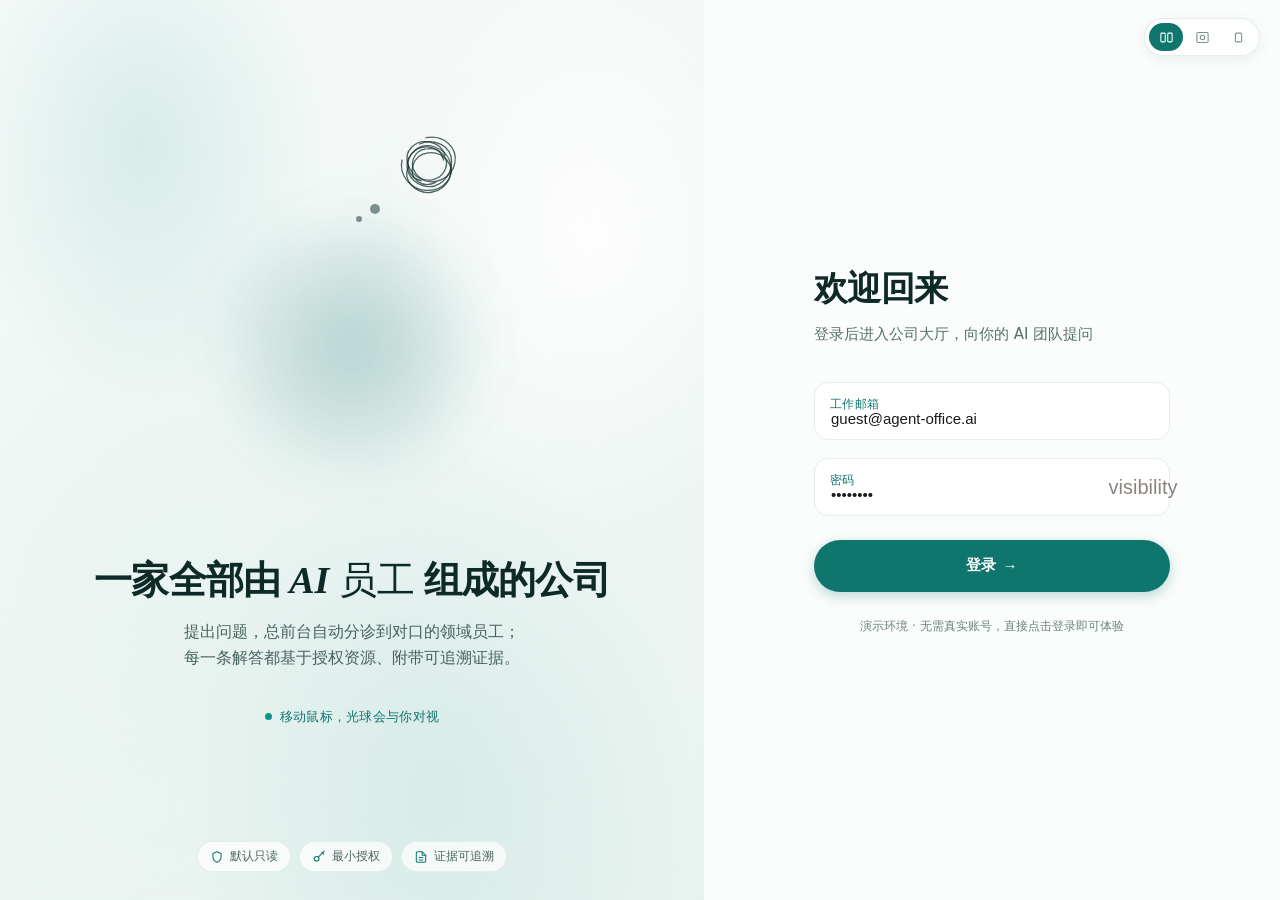
==== commit 5e7b4c3b: "Agent 办公室  优化调整" ====
--- a/frontend/static/index.html
+++ b/frontend/static/index.html
@@ -2004,6 +2004,75 @@
   .emp-card-grid { grid-template-columns: 1fr; }
   .employee-grid { grid-template-columns: 1fr; }
 }
+
+/* ========================================
+   使用公告弹窗(快速上手,MD 渲染)
+   ======================================== */
+.ann-modal {
+  position: fixed; inset: 0; z-index: 1200;
+  display: none; align-items: center; justify-content: center;
+  background: rgba(17, 94, 89, 0.18);
+  backdrop-filter: blur(8px); -webkit-backdrop-filter: blur(8px);
+}
+.ann-modal.open { display: flex; }
+.ann-card {
+  width: min(640px, calc(100vw - 48px)); max-height: min(78vh, 760px);
+  display: flex; flex-direction: column;
+  background: rgba(255, 255, 255, 0.92);
+  backdrop-filter: blur(20px); -webkit-backdrop-filter: blur(20px);
+  border: 1px solid var(--border-soft, #E3EEEB); border-radius: 20px;
+  box-shadow: 0 24px 64px rgba(15, 118, 110, 0.16), 0 4px 12px rgba(23, 23, 23, 0.05);
+  overflow: hidden;
+}
+.ann-head {
+  display: flex; align-items: center; gap: 10px;
+  padding: 16px 22px; font-size: 16px; font-weight: 700; color: var(--teal-800, #115E59);
+  border-bottom: 1px solid var(--border-soft, #E3EEEB);
+}
+.ann-head .material-symbols-outlined { font-size: 22px; color: var(--teal-600, #0D9488); }
+.ann-close {
+  margin-left: auto; border: none; background: transparent; cursor: pointer;
+  width: 32px; height: 32px; border-radius: 50%;
+  display: flex; align-items: center; justify-content: center; color: #6b7d7a;
+}
+.ann-close:hover { background: var(--teal-50, #E6F7F4); color: var(--teal-700, #0F766E); }
+.ann-body { padding: 8px 26px 18px; overflow-y: auto; font-size: 14.5px; line-height: 1.8; color: #22302e; }
+.ann-body h1 { font-size: 20px; color: var(--teal-800, #115E59); margin: 14px 0 8px; }
+.ann-body h2 {
+  font-size: 16.5px; color: var(--teal-800, #115E59); margin: 22px 0 8px;
+  padding-left: 10px; border-left: 4px solid var(--teal-600, #0D9488);
+}
+.ann-body h3 { font-size: 15px; color: var(--teal-700, #0F766E); margin: 16px 0 6px; }
+.ann-body p { margin: 8px 0; }
+.ann-body ul, .ann-body ol { margin: 8px 0; padding-left: 22px; }
+.ann-body li { margin: 3px 0; }
+.ann-body blockquote {
+  margin: 10px 0; padding: 8px 14px; background: var(--teal-50, #E6F7F4);
+  border-left: 4px solid var(--teal-600, #0D9488); border-radius: 0 10px 10px 0;
+  color: #3d4f4c; font-size: 13.5px;
+}
+.ann-body code {
+  background: var(--teal-50, #E6F7F4); border: 1px solid var(--border-soft, #E3EEEB);
+  border-radius: 6px; padding: 1px 6px; font-size: 12.5px; color: var(--teal-800, #115E59);
+}
+.ann-body hr { border: none; border-top: 1px solid var(--border-soft, #E3EEEB); margin: 18px 0; }
+.ann-body a { color: var(--teal-700, #0F766E); }
+.ann-foot {
+  display: flex; align-items: center; gap: 12px;
+  padding: 14px 22px; border-top: 1px solid var(--border-soft, #E3EEEB);
+}
+.ann-doc-link {
+  font-size: 13.5px; color: var(--teal-700, #0F766E); text-decoration: none; font-weight: 600;
+}
+.ann-doc-link:hover { text-decoration: underline; }
+.ann-ok {
+  margin-left: auto; border: none; cursor: pointer;
+  padding: 9px 22px; border-radius: 999px; font-size: 14px; font-weight: 600; color: #fff;
+  background: linear-gradient(135deg, var(--teal-600, #0D9488), var(--teal-700, #0F766E));
+  box-shadow: 0 4px 12px rgba(13, 148, 136, 0.28);
+  transition: transform .15s, box-shadow .15s;
+}
+.ann-ok:hover { transform: translateY(-1px); box-shadow: 0 8px 18px rgba(13, 148, 136, 0.34); }
 </style>
 <!-- highlight.js 语法高亮（代码展示） -->
 <link rel="stylesheet" href="https://cdnjs.cloudflare.com/ajax/libs/highlight.js/11.9.0/styles/github-dark.min.css">
@@ -2207,11 +2276,13 @@
 /* 主按钮:hover 抬升 / 按下回弹 / 加载态 spinner / 成功态;药丸形 teal 主按钮 */
 .lp-btn {
   position: relative; width: 100%; height: 52px; margin-top: 6px;
+  overflow: hidden; /* 收缩成圆后裁掉模糊字符残影;outline/box-shadow 不受 overflow 影响 */
   background: var(--teal-700); color: #fff; border: none; border-radius: 999px;
   font-size: 15px; font-weight: 600; letter-spacing: 0.01em;
   cursor: pointer; display: flex; align-items: center; justify-content: center; gap: 6px;
   box-shadow: 0 4px 14px rgba(15, 118, 110, 0.28);
-  transition: transform 0.16s cubic-bezier(0.34, 1.56, 0.64, 1), box-shadow 0.2s, background 0.2s;
+  transition: transform 0.16s cubic-bezier(0.34, 1.56, 0.64, 1), box-shadow 0.2s, background 0.2s,
+              width 0.35s cubic-bezier(0.4, 0, 0.2, 1), margin 0.35s cubic-bezier(0.4, 0, 0.2, 1), padding 0.35s;
 }
 .lp-btn:hover:not(:disabled) {
   transform: translateY(-2px);
@@ -2228,9 +2299,63 @@
 }
 .lp-btn.is-loading .lp-btn-spinner { display: inline-block; }
 .lp-btn.is-loading .lp-btn-arrow { display: none; }
-.lp-btn.is-success { background: #15803D; }
 @keyframes lp-spin { to { transform: rotate(360deg); } }
 .lp-demo { margin-top: 26px; font-size: 12px; text-align: center; color: #6E827D; }
+/* ============ 交互增强:涟漪 / 聚焦响应 / 字体对冲 / 按钮 juice / 视差 ============ */
+/* 1. 水面涟漪画布:DOM 序位于 mesh 与 noise 之间(noise multiply 把波光压进纹理) */
+/* canvas 是替换元素,inset:0 不会拉伸(保持固有 300×150),必须显式 100% 宽高;
+   波谷画半透明深 teal 阴影、波峰画白色高光,浅底上靠阴影带出水体感 */
+.lp-ripple {
+  position: absolute; inset: 0; width: 100%; height: 100%; pointer-events: none;
+}
+/* 居中布局下与 mesh/noise 一致铺满视口 */
+.lp-center .lp-ripple { position: fixed; }
+/* 2. 输入框聚焦的页面级响应:mesh 色心向表单侧缓慢偏移 + teal 饱和度加深 */
+.lp-mesh {
+  transition: transform 1.1s cubic-bezier(0.22, 1, 0.36, 1), filter 1.1s ease;
+}
+#page-login.lp-focus .lp-mesh {
+  transform: translateX(2%) scale(1.06); /* scale 兜底位移露边 */
+  filter: saturate(1.12);
+}
+/* 提交时的"吸气"脉冲:背景 200ms 轻放大后回落 */
+#page-login.lp-inhale .lp-mesh { animation: lp-inhale 0.22s ease-out; }
+@keyframes lp-inhale {
+  from { transform: scale(1.02); }
+  to { transform: scale(1); }
+}
+/* 3. 字体双人舞:关键词衬线斜体,与 Inter 黑体对冲;
+   font-synthesis:none —— 西文走 Georgia 真斜体,中文衬线不合成倾斜保持正体 */
+.lp-serif {
+  font-family: Georgia, 'Times New Roman', 'Noto Serif SC', 'Source Han Serif SC', 'Songti SC', 'SimSun', serif;
+  font-style: italic;
+  font-synthesis: none;
+  font-weight: 600;
+  letter-spacing: 0;
+}
+/* 4. 按钮 juice:逐字模糊消失 / 收缩成圆 / 成功绿圆中心扩散 */
+.lp-btn-label .lp-ch {
+  display: inline-block;
+  transition: opacity 0.28s ease, filter 0.28s ease, transform 0.28s ease;
+}
+.lp-btn.is-loading .lp-btn-label .lp-ch {
+  opacity: 0; filter: blur(6px); transform: translateY(4px);
+}
+/* 加载态收缩成圆:label 脱离流定位,圆内只留 spinner */
+.lp-btn.is-loading { width: 52px; margin-left: auto; margin-right: auto; padding: 0; }
+.lp-btn.is-loading .lp-btn-label { position: absolute; left: 50%; top: 50%; transform: translate(-50%, -50%); margin: 0; }
+/* 成功态:不换整按钮背景,绿色圆从中心 clip-path 扩散揭开(衔接过渡页的圆形扩散语言) */
+.lp-btn::after {
+  content: ''; position: absolute; inset: 0; border-radius: inherit;
+  background: #15803D; clip-path: circle(0% at 50% 50%);
+  transition: clip-path 0.45s cubic-bezier(0.22, 1, 0.36, 1);
+  pointer-events: none;
+}
+.lp-btn.is-success::after { clip-path: circle(120% at 50% 50%); }
+.lp-btn > * { position: relative; z-index: 1; } /* 文案/spinner 浮在绿圆之上 */
+/* 5. 沉浸布局视差分层:位移量由 JS 写 CSS 变量,球 > 文案 > 表单(反向) */
+.lp-immersive .lp-mascot-wrap { transform: translate3d(var(--lp-pxm, 0px), var(--lp-pym, 0px), 0); }
+.lp-immersive .lp-copy { transform: translate3d(var(--lp-pxc, 0px), var(--lp-pyc, 0px), 0); }
 /* ---- 内容分层错峰淡入(60ms 步进) ---- */
 .lp-stagger > * { opacity: 0; animation: lp-rise 0.55s cubic-bezier(0.22, 1, 0.36, 1) forwards; }
 .lp-stagger > *:nth-child(1) { animation-delay: 0.05s; }
@@ -2248,6 +2373,13 @@
   .lp-stagger > * { opacity: 1; animation: none; }
   .lp-think, .lp-hint-dot, .lp-btn-spinner { animation: none; }
   .lp-btn, .lp-field input, .lp-field label { transition: none; }
+  .lp-ripple { display: none; }                        /* 涟漪关闭 */
+  .lp-mesh { transition: none; }                       /* 聚焦/吸气响应关闭 */
+  #page-login.lp-inhale .lp-mesh { animation: none; }
+  .lp-btn-label .lp-ch { transition: none; }           /* 逐字模糊关闭 */
+  .lp-btn::after { transition: none; }
+  .lp-immersive .lp-mascot-wrap, .lp-immersive .lp-copy, .lp-immersive .lp-form-side { transform: none; }
+  .lp-immersive .lp-form-side { transform: translateY(-50%); } /* 保留居中 */
 }
 /* ---- 响应式 ---- */
 @media (max-width: 1279px) {
@@ -2332,7 +2464,9 @@
 .lp-immersive .lp-badges { justify-content: flex-start; left: 6vw; right: auto; bottom: 30px; padding: 0; }
 /* 表单玻璃拟态卡片,浮在球上 */
 .lp-immersive .lp-form-side {
-  position: absolute; right: 7vw; top: 50%; transform: translateY(-50%);
+  position: absolute; right: 7vw; top: 50%;
+  /* translateY 居中 + 视差变量位移(反向 2px 系数,JS 只在沉浸布局下写变量) */
+  transform: translateY(-50%) translate3d(var(--lp-pxf, 0px), var(--lp-pyf, 0px), 0);
   width: 400px; padding: 0; background: transparent; z-index: 5;
 }
 .lp-immersive .lp-form-wrap {
@@ -2435,6 +2569,8 @@
   <!-- 左栏:品牌区 -->
   <section class="lp-brand">
     <div class="lp-mesh"></div>
+    <!-- 鼠标涟漪层:mesh 之上、noise 之下,2D canvas 光晕拖尾 -->
+    <canvas class="lp-ripple" id="lp-ripple" aria-hidden="true"></canvas>
     <div class="lp-noise"></div>
     <div class="lp-brand-inner lp-stagger">
       <!-- 3D 粒子笑脸(canvas 对辅助技术隐藏,属装饰性) -->
@@ -2457,8 +2593,8 @@
       </div>
       <!-- 文案块(沉浸布局下脱离文档流压左上) -->
       <div class="lp-copy">
-        <!-- 标题(文案保持原样) -->
-        <h1 class="lp-title">一家全部由 AI 员工组成的公司</h1>
+        <!-- 标题(关键词"AI 员工"衬线斜体,与 Inter 黑体形成字体对冲) -->
+        <h1 class="lp-title">一家全部由 <em class="lp-serif">AI 员工</em> 组成的公司</h1>
         <p class="lp-sub">提出问题，总前台自动分诊到对口的领域员工；每一条解答都基于授权资源、附带可追溯证据。</p>
         <!-- 提示胶囊 -->
         <div class="lp-hint">
@@ -2511,6 +2647,217 @@
     </div>
   </section>
 </div>
+<script>
+// 登录页交互增强:鼠标涟漪 / 聚焦场景响应 / 沉浸视差 / 按钮逐字模糊
+(function () {
+  'use strict';
+  var page = document.getElementById('page-login');
+  if (!page) return;
+  var reducedMotion = window.matchMedia && window.matchMedia('(prefers-reduced-motion: reduce)').matches;
+
+  /* ---------- 1. 鼠标涟漪:二维波动方程高度场模拟真实水面 ----------
+     原理:低分辨率网格上跑经典水波方程(next=四邻均值-prev,乘衰减),
+     鼠标划过=落雨滴,波纹自然扩散/反射/干涉;渲染时按高度梯度算明暗
+     (128 灰为中性,overlay 混合下波峰提亮、波谷压暗),借 mesh 渐变呈现折射感 */
+  var rippleCanvas = document.getElementById('lp-ripple');
+  if (rippleCanvas && !reducedMotion) {
+    var rctx = rippleCanvas.getContext('2d');
+    var CELL = 3.5;                         // 模拟格对应 CSS px(低分辨率模拟+平滑放大,快且柔)
+    var DAMPING = 0.98;                     // 能量衰减,越接近 1 波纹拖得越久
+    var LIGHT_K = 1.3;                      // 高度梯度 -> 明暗 alpha 系数(柔和水面,过大会变黑线)
+    var DROP_DIST = 16;                     // 指针每移动该距离落一颗雨滴
+    var IDLE_STOP = 600;                    // 无交互多少帧后停帧省电(0.986^600 波纹已不可见)
+    var sim = null;                         // {w,h,cur,prev,off,offCtx,img}
+    var rafId = null, idleFrames = 0;
+    var lastX = -1e9, lastY = -1e9;
+
+    function syncSize() {
+      var w = rippleCanvas.clientWidth, h = rippleCanvas.clientHeight;
+      if (!w || !h) return false;           // 切页后 canvas 隐藏尺寸为 0,跳过防 1×1 钳制
+      // 水面求柔不求锐,像素比压到 1.25 省填充率
+      var dpr = Math.min(window.devicePixelRatio || 1, 1.25);
+      var W = Math.round(w * dpr), H = Math.round(h * dpr);
+      if (rippleCanvas.width !== W || rippleCanvas.height !== H) {
+        rippleCanvas.width = W; rippleCanvas.height = H;
+      }
+      var sw = Math.max(48, Math.round(w / CELL)), sh = Math.max(48, Math.round(h / CELL));
+      if (!sim || sim.w !== sw || sim.h !== sh) {
+        var off = document.createElement('canvas');
+        off.width = sw; off.height = sh;
+        sim = {
+          w: sw, h: sh,
+          cur: new Float32Array(sw * sh),
+          prev: new Float32Array(sw * sh),
+          off: off,
+          offCtx: off.getContext('2d'),
+        };
+        sim.img = sim.offCtx.createImageData(sw, sh);
+      }
+      return true;
+    }
+
+    // 在 canvas CSS 像素坐标 (x,y) 处落一颗雨滴(radius 以模拟格计)
+    function drop(x, y, radius, strength) {
+      if (!sim) return;
+      var cx = Math.round(x / CELL), cy = Math.round(y / CELL);
+      for (var dy = -radius; dy <= radius; dy++) {
+        for (var dx = -radius; dx <= radius; dx++) {
+          var d = Math.sqrt(dx * dx + dy * dy);
+          if (d > radius) continue;
+          var px = cx + dx, py = cy + dy;
+          if (px < 1 || py < 1 || px >= sim.w - 1 || py >= sim.h - 1) continue;
+          sim.cur[py * sim.w + px] += strength * (1 - d / (radius + 1));
+        }
+      }
+      idleFrames = 0;
+    }
+
+    function step() {
+      // 波动方程:next = 四邻均值 - prev,乘衰减;算完交换缓冲,cur 恒为最新高度场
+      var w = sim.w, h = sim.h, cur = sim.cur, prev = sim.prev;
+      for (var y = 1; y < h - 1; y++) {
+        var row = y * w;
+        for (var x = 1; x < w - 1; x++) {
+          var i = row + x;
+          prev[i] = ((cur[i - 1] + cur[i + 1] + cur[i - w] + cur[i + w]) * 0.5 - prev[i]) * DAMPING;
+        }
+      }
+      sim.prev = cur; sim.cur = prev;
+    }
+
+    function render() {
+      // 高度场 -> 直接上色:波谷=半透明深 teal 阴影,波峰=白色高光,alpha 随坡度增强
+      var w = sim.w, h = sim.h, cur = sim.cur, data = sim.img.data;
+      for (var y = 1; y < h - 1; y++) {
+        var row = y * w;
+        for (var x = 1; x < w - 1; x++) {
+          var i = row + x;
+          var g = ((cur[i + 1] - cur[i - 1]) + (cur[i + w] - cur[i - w]) * 0.6) * LIGHT_K;
+          var j = i * 4;
+          if (g < 0) {
+            var a = -g; if (a > 150) a = 150;
+            data[j] = 11; data[j + 1] = 74; data[j + 2] = 66; data[j + 3] = a;
+          } else {
+            var a2 = g; if (a2 > 170) a2 = 170;
+            data[j] = 255; data[j + 1] = 255; data[j + 2] = 255; data[j + 3] = a2;
+          }
+        }
+      }
+      sim.offCtx.putImageData(sim.img, 0, 0);
+      rctx.clearRect(0, 0, rippleCanvas.width, rippleCanvas.height);
+      rctx.imageSmoothingQuality = 'high';    // 低分辨率平滑放大,波纹更柔
+      rctx.drawImage(sim.off, 0, 0, rippleCanvas.width, rippleCanvas.height);
+    }
+
+    function frame() {
+      rafId = null;
+      if (!page.classList.contains('active')) return; // 切页停帧,pointermove/布局变化会唤醒
+      if (!syncSize()) return;
+      if (++idleFrames > IDLE_STOP) {         // 水面已平静,停帧省电(透明画布 overlay 无效果)
+        rctx.clearRect(0, 0, rippleCanvas.width, rippleCanvas.height);
+        return;
+      }
+      step();
+      render();
+      rafId = requestAnimationFrame(frame);
+    }
+    function wake() { if (!rafId && syncSize()) rafId = requestAnimationFrame(frame); }
+
+    page.addEventListener('pointermove', function (e) {
+      if (!page.classList.contains('active')) return;
+      if (Math.abs(e.clientX - lastX) + Math.abs(e.clientY - lastY) < DROP_DIST) return;
+      var rect = rippleCanvas.getBoundingClientRect();
+      if (!rect.width) return;
+      lastX = e.clientX; lastY = e.clientY;
+      drop(e.clientX - rect.left, e.clientY - rect.top, 2, 85 + Math.random() * 45);
+      wake();
+    });
+    // 点按落一颗大雨滴,溅起同心波
+    page.addEventListener('pointerdown', function (e) {
+      if (!page.classList.contains('active')) return;
+      var rect = rippleCanvas.getBoundingClientRect();
+      if (!rect.width) return;
+      drop(e.clientX - rect.left, e.clientY - rect.top, 3, 420);
+      wake();
+    });
+    // 环境雨滴:无人操作时也偶有微澜,水面是活的
+    setInterval(function () {
+      if (!page.classList.contains('active') || document.hidden || !sim) return;
+      drop(Math.random() * sim.w * CELL, Math.random() * sim.h * CELL, 1, 60 + Math.random() * 60);
+      wake();
+    }, 2600);
+
+    window.addEventListener('resize', wake);
+    window.addEventListener('lp-layout-change', wake);
+    wake();
+  }
+
+  /* ---------- 2. 输入框聚焦的页面级响应 + 提交时的"吸气"脉冲 ---------- */
+  var form = page.querySelector('.lp-form');
+  var fields = page.querySelectorAll('.lp-field input');
+  for (var fi = 0; fi < fields.length; fi++) {
+    fields[fi].addEventListener('focus', function () { page.classList.add('lp-focus'); });
+    fields[fi].addEventListener('blur', function () { page.classList.remove('lp-focus'); });
+  }
+  if (form && !reducedMotion) {
+    form.addEventListener('submit', function () {
+      page.classList.remove('lp-inhale');
+      void page.offsetWidth;                // 强制回流以重启动画
+      page.classList.add('lp-inhale');
+      setTimeout(function () { page.classList.remove('lp-inhale'); }, 260);
+    });
+  }
+
+  /* ---------- 3. 沉浸布局视差分层(球 8px / 文案 4px / 表单反向 2px,rAF 节流 + lerp) ---------- */
+  if (!reducedMotion) {
+    var tx = 0, ty = 0, cx = 0, cy = 0, parallaxRaf = null;
+    function parallaxFrame() {
+      parallaxRaf = null;
+      cx += (tx - cx) * 0.08;
+      cy += (ty - cy) * 0.08;
+      page.style.setProperty('--lp-pxm', (cx * 8).toFixed(2) + 'px');
+      page.style.setProperty('--lp-pym', (cy * 8).toFixed(2) + 'px');
+      page.style.setProperty('--lp-pxc', (cx * 4).toFixed(2) + 'px');
+      page.style.setProperty('--lp-pyc', (cy * 4).toFixed(2) + 'px');
+      page.style.setProperty('--lp-pxf', (-cx * 2).toFixed(2) + 'px');
+      page.style.setProperty('--lp-pyf', (-cy * 2).toFixed(2) + 'px');
+      if (Math.abs(tx - cx) > 0.001 || Math.abs(ty - cy) > 0.001) {
+        parallaxRaf = requestAnimationFrame(parallaxFrame);
+      }
+    }
+    page.addEventListener('pointermove', function (e) {
+      if (!page.classList.contains('lp-immersive') || window.innerWidth <= 767) return;
+      tx = (e.clientX / window.innerWidth - 0.5) * 2;   // 归一化 -1..1
+      ty = (e.clientY / window.innerHeight - 0.5) * 2;
+      if (!parallaxRaf) parallaxRaf = requestAnimationFrame(parallaxFrame);
+    });
+  }
+
+  /* ---------- 4. 按钮逐字模糊:label 拆 char span;app.js 改文案统一走钩子重拆 ---------- */
+  var loginBtn = document.getElementById('login-btn');
+  function splitChars(btn) {
+    var label = btn && btn.querySelector('.lp-btn-label');
+    if (!label) return;
+    var text = label.textContent;
+    label.innerHTML = '';
+    for (var i = 0; i < text.length; i++) {
+      var s = document.createElement('span');
+      s.className = 'lp-ch';
+      s.textContent = text[i];
+      s.style.transitionDelay = (i * 45) + 'ms';      // 逐字错峰
+      label.appendChild(s);
+    }
+  }
+  if (loginBtn && !reducedMotion) splitChars(loginBtn);
+  // app.js 三处 label 文案修改经此钩子(直写 textContent 会拍平 char span,改完须重拆)
+  window.__lpSetBtnLabel = function (btn, text) {
+    var label = btn && btn.querySelector('.lp-btn-label');
+    if (!label) return;
+    label.textContent = text;
+    if (!reducedMotion) splitChars(btn);
+  };
+})();
+</script>
 
 <!-- ============================================
      登录成功过渡页(粒子笑脸吉祥物 + 加载进度条)
@@ -2593,6 +2940,16 @@
     </div>
     <!-- 底部用户 -->
     <div class="sidebar-footer">
+      <!-- 文档说明:外链到文档中心(新标签),不参与 SPA 页面切换 -->
+      <a class="nav-item" href="/doc/" target="_blank" rel="noopener">
+        <span class="material-symbols-outlined nav-icon">article</span>
+        <span class="nav-label"><span class="title">文档说明</span></span>
+      </a>
+      <!-- 重开使用公告(快速上手) -->
+      <a class="nav-item" onclick="showAnnouncement(true)">
+        <span class="material-symbols-outlined nav-icon">campaign</span>
+        <span class="nav-label"><span class="title">使用公告</span></span>
+      </a>
       <a class="nav-item" onclick="logout()">
         <span class="material-symbols-outlined nav-icon">logout</span>
         <span class="nav-label"><span class="title">退出登录</span></span>
@@ -3024,6 +3381,24 @@
 }
 </script>
 
+<!-- 使用公告弹窗:内容取自 /static/announcement.md,登录后自动弹一次,可从侧边栏重开 -->
+<div id="announcement-modal" class="ann-modal" onclick="if(event.target===this)closeAnnouncement(false)">
+  <div class="ann-card">
+    <div class="ann-head">
+      <span class="material-symbols-outlined">campaign</span>
+      <span>使用公告 · 快速上手</span>
+      <button class="ann-close" onclick="closeAnnouncement(false)" title="关闭">
+        <span class="material-symbols-outlined">close</span>
+      </button>
+    </div>
+    <div class="ann-body"><p style="color:#6b7d7a;">公告加载中…</p></div>
+    <div class="ann-foot">
+      <a class="ann-doc-link" href="/doc/" target="_blank" rel="noopener">查看完整文档</a>
+      <button class="ann-ok" onclick="closeAnnouncement(true)">知道了，不再提示</button>
+    </div>
+  </div>
+</div>
+
 <!-- Toast 通知组件（最优先加载，替代原生 alert/confirm） -->
 <script src="/static/js/toast.js?v=4"></script>
 <!-- Three.js(本地化,避免 CDN 不稳定)+ 登录页粒子笑脸 -->
@@ -3031,9 +3406,9 @@
 <script src="/static/js/login-particles.js?v=12"></script>
 <!-- API 集成层：从后端动态加载数据（加版本号防缓存） -->
 <!-- 注意：admin.js 必须在 app.js 之前加载，因为 app.js 的 switchAppPage 依赖 AdminModule -->
-<script src="/static/js/admin.js?v=28"></script>
-<script src="/static/js/app.js?v=37"></script>
-<script src="/static/js/chat.js?v=28"></script>
+<script src="/static/js/admin.js?v=33"></script>
+<script src="/static/js/app.js?v=39"></script>
+<script src="/static/js/chat.js?v=31"></script>
 <script src="/static/js/graph.js?v=17"></script>
 
 </body>
